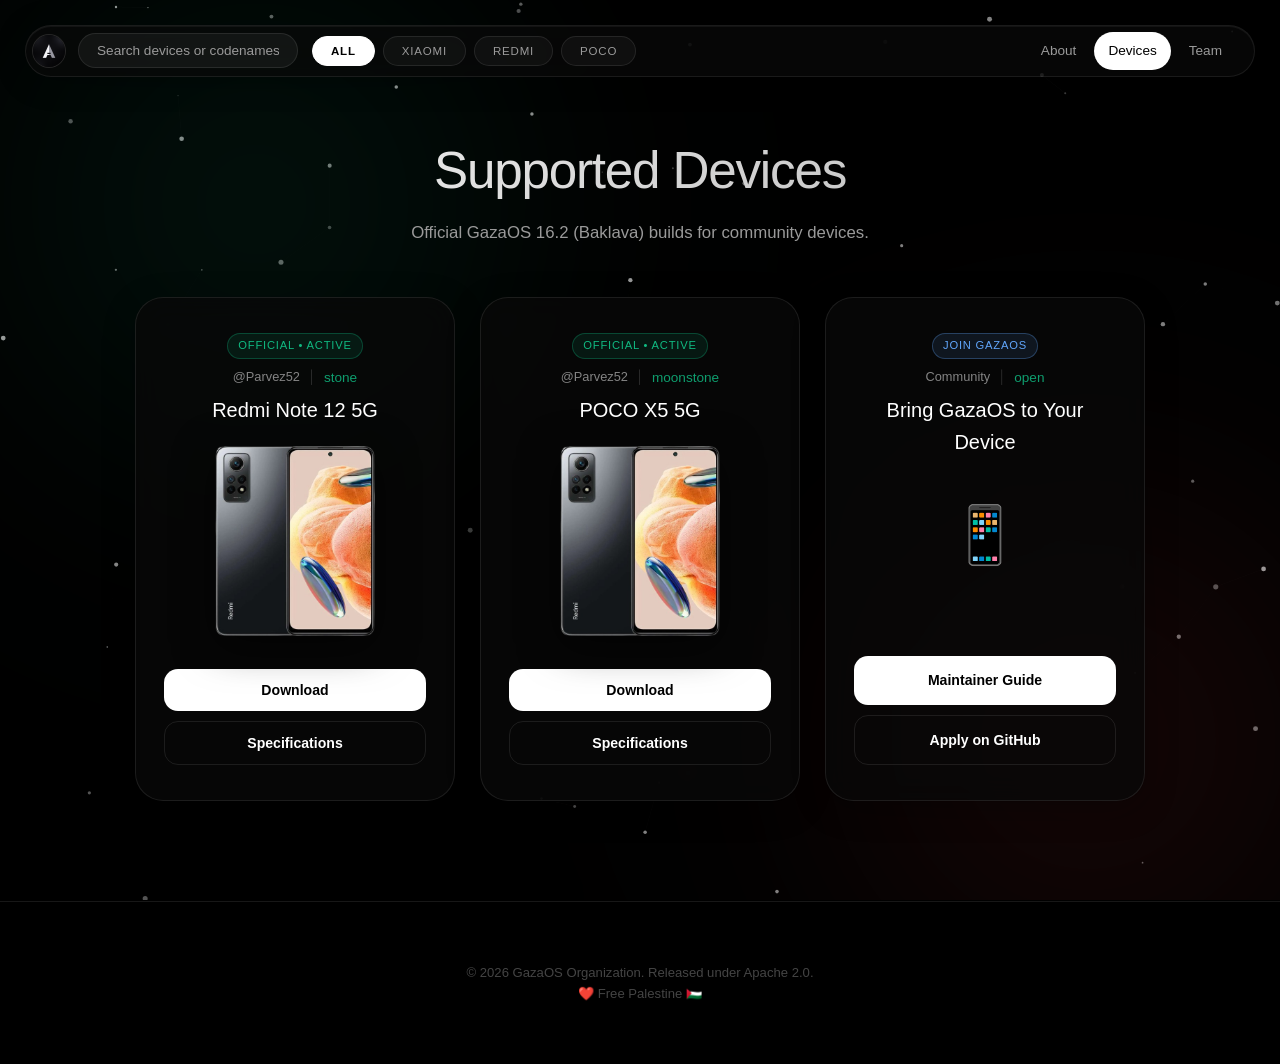
==== devices.html @ 6c9f854a "feat: Initial release of official GazaOS website - Built with modern dark AMOLED design, Product San" ====
<!DOCTYPE html>
<html lang="en">
<head>
    <meta charset="UTF-8">
    <meta name="viewport" content="width=device-width, initial-scale=1.0, viewport-fit=cover">
    <title>GazaOS — Supported Devices</title>
    <link href="https://fonts.cdnfonts.com/css/product-sans" rel="stylesheet">
    <link rel="icon" type="image/png" href="profile/avatar.png">
    <style>
        :root {
            --bg: #000000;
            --card-bg: #080808;
            --border: rgba(255, 255, 255, 0.09);
            --text-main: #ffffff;
            --text-dim: #9a9a9a;
            --nav-bg: rgba(10, 10, 10, 0.7);
            --accent-green: #10b981;
        }

        * { margin: 0; padding: 0; box-sizing: border-box; font-family: 'Product Sans', sans-serif !important; }
        body { background-color: var(--bg); color: var(--text-main); line-height: 1.6; overflow-x: hidden; -webkit-font-smoothing: antialiased; position: relative; }

        #particleCanvas {
            position: fixed;
            inset: 0;
            z-index: 0;
            pointer-events: none;
        }

        .glare-bg {
            position: fixed;
            inset: 0;
            z-index: 1;
            overflow: hidden;
            pointer-events: none;
        }
        .glare-bg::before, .glare-bg::after {
            content: '';
            position: absolute;
            width: 60vmax;
            height: 60vmax;
            border-radius: 50%;
            filter: blur(90px);
            mix-blend-mode: screen;
            opacity: 0.10;
        }
        .glare-bg::before {
            top: -20%;
            left: -10%;
            background: radial-gradient(circle, #10b981 0%, transparent 70%);
            animation: glare-drift-1 18s ease-in-out infinite;
        }
        .glare-bg::after {
            bottom: -25%;
            right: -15%;
            background: radial-gradient(circle, #ef4444 0%, transparent 70%);
            animation: glare-drift-2 22s ease-in-out infinite;
        }
        @keyframes glare-drift-1 {
            0%, 100% { transform: translate(0, 0); }
            50% { transform: translate(35vw, 25vh); }
        }
        @keyframes glare-drift-2 {
            0%, 100% { transform: translate(0, 0); }
            50% { transform: translate(-30vw, -20vh); }
        }

        @keyframes navReveal {
            0% { transform: translateY(-150%); opacity: 0; }
            100% { transform: translateY(0); opacity: 1; }
        }

        nav {
            position: fixed;
            top: 25px;
            left: 25px;
            right: 25px;
            width: auto;
            z-index: 1000;
            background: rgba(10, 10, 10, 0.65);
            backdrop-filter: blur(24px) saturate(1.4);
            -webkit-backdrop-filter: blur(24px) saturate(1.4);
            border: 1px solid rgba(255, 255, 255, 0.08);
            border-radius: 100px;
            padding: 6px 18px 6px 6px;
            display: grid;
            grid-template-columns: auto minmax(140px, 220px) 1fr auto;
            align-items: center;
            gap: 12px;
            animation: navReveal 0.7s cubic-bezier(0.23, 1, 0.32, 1) both;
            transition: transform 0.45s cubic-bezier(0.23, 1, 0.32, 1), box-shadow 0.4s ease;
            box-shadow: 0 4px 30px rgba(0,0,0,0.3), inset 0 1px 0 rgba(255,255,255,0.05);
            touch-action: pan-x;
            cursor: grab;
        }
        nav:hover {
            box-shadow: 0 8px 40px rgba(0,0,0,0.4), inset 0 1px 0 rgba(255,255,255,0.08);
        }
        nav:active { cursor: grabbing; }
        nav.nav-hidden { transform: translateY(-150%); }

        .nav-handle {
            position: fixed;
            top: 10px;
            left: 50%;
            width: 60px;
            height: 5px;
            border-radius: 10px;
            background: rgba(255, 255, 255, 0.35);
            z-index: 1001;
            cursor: pointer;
            touch-action: none;
            transform: translateX(-50%) scaleX(0);
            opacity: 0;
            pointer-events: none;
            transition: transform 0.35s cubic-bezier(0.23, 1, 0.32, 1), opacity 0.3s;
        }
        .nav-handle.visible {
            transform: translateX(-50%) scaleX(1);
            opacity: 1;
            pointer-events: auto;
        }
        .nav-handle:hover { background: rgba(255, 255, 255, 0.6); }

        .nav-left { display: flex; align-items: center; gap: 12px; flex: 0 0 auto; }
        .nav-links { display: flex; align-items: center; gap: 4px; flex: 0 0 auto; }
        .nav-links a {
            color: var(--text-dim);
            text-decoration: none;
            font-size: 0.85rem;
            font-weight: 500;
            padding: 8px 14px;
            border-radius: 50px;
            transition: color 0.25s ease, background 0.25s ease, transform 0.2s ease;
            white-space: nowrap;
            position: relative;
            overflow: hidden;
        }
        .nav-links a::before {
            content: '';
            position: absolute;
            inset: 0;
            background: rgba(255,255,255,0.08);
            border-radius: 50px;
            transform: scale(0.8);
            opacity: 0;
            transition: transform 0.3s ease, opacity 0.3s ease;
        }
        .nav-links a:hover { color: var(--text-main); }
        .nav-links a:hover::before { transform: scale(1); opacity: 1; }
        .nav-links a.active { color: #000; background: #ffffff; }
        .nav-links a.active::before { display: none; }
        .nav-links a:active { transform: scale(0.95); }

        .avatar-menu { position: relative; flex: 0 0 auto; }
        .avatar-btn {
            width: 34px; height: 34px;
            border-radius: 50%;
            border: 1px solid var(--border);
            padding: 0;
            cursor: pointer;
            overflow: hidden;
            background: #111;
            display: flex;
            align-items: center;
            justify-content: center;
            flex-shrink: 0;
            transition: transform 0.3s cubic-bezier(0.23, 1, 0.32, 1), border-color 0.3s, box-shadow 0.3s ease;
        }
        .avatar-btn:hover { border-color: rgba(255,255,255,0.4); transform: scale(1.05); }
        .avatar-btn img { width: 100%; height: 100%; object-fit: cover; display: block; }

        .avatar-dropdown {
            position: absolute;
            top: calc(100% + 12px);
            left: 0;
            background: rgba(8, 8, 8, 0.85);
            border: 1px solid rgba(255, 255, 255, 0.1);
            border-radius: 18px;
            padding: 8px;
            min-width: 170px;
            display: flex;
            flex-direction: column;
            gap: 4px;
            backdrop-filter: blur(24px) saturate(1.4);
            box-shadow: 0 10px 40px rgba(0,0,0,0.5);
            transform-origin: top left;
            opacity: 0;
            visibility: hidden;
            pointer-events: none;
            transform: translateY(-16px) scale(0.75);
            transition: opacity 0.3s ease, transform 0.4s cubic-bezier(0.34, 1.56, 0.64, 1), visibility 0.4s;
        }
        .avatar-dropdown.open { opacity: 1; visibility: visible; pointer-events: auto; transform: translateY(0) scale(1); }
        .avatar-dropdown a {
            display: flex; align-items: center; justify-content: center;
            background: white; color: black; text-decoration: none;
            font-size: 0.85rem; font-weight: bold; padding: 10px 22px;
            border-radius: 50px; transition: 0.3s ease;
        }
        .avatar-dropdown a:hover { transform: scale(1.05); background: #f0f0f0; }

        .nav-search {
            width: 100%;
            background: rgba(255, 255, 255, 0.05);
            border: 1px solid var(--border);
            border-radius: 100px;
            color: white;
            font-size: 0.85rem;
            padding: 9px 18px;
            outline: none;
            transition: 0.3s;
            min-width: 0;
        }
        .nav-search:focus { border-color: rgba(255,255,255,0.4); background: rgba(255,255,255,0.08); }
        .nav-search::placeholder { color: var(--text-dim); }

        .brand-scroll {
            display: flex;
            gap: 8px;
            overflow-x: auto;
            min-width: 0;
            justify-content: flex-start;
            scrollbar-width: none;
            -webkit-overflow-scrolling: touch;
            padding: 2px;
        }
        .brand-scroll::-webkit-scrollbar { display: none; height: 0; }

        .brand-chip {
            flex: 0 0 auto;
            padding: 8px 18px;
            border-radius: 50px;
            border: 1px solid var(--border);
            background: rgba(255, 255, 255, 0.04);
            color: var(--text-dim);
            cursor: pointer;
            transition: 0.3s;
            text-transform: uppercase;
            font-size: 0.72rem;
            letter-spacing: 0.8px;
            white-space: nowrap;
        }
        .brand-chip.active { background: white; color: black; border-color: white; font-weight: bold; }
        .brand-chip:hover:not(.active) { border-color: white; color: white; }

        header { text-align: center; padding: 130px 20px 30px; position: relative; z-index: 2; }
        h1 { 
            font-size: 3.2rem; 
            font-weight: 500; 
            margin-bottom: 8px; 
            letter-spacing: -1.2px;
            background: linear-gradient(135deg, #ffffff 0%, #b0b0b0 100%);
            -webkit-background-clip: text;
            -webkit-text-fill-color: transparent;
            background-clip: text;
        }
        header p { color: var(--text-dim); font-size: 1.05rem; }

        .grid {
            display: flex;
            flex-wrap: wrap;
            justify-content: center;
            gap: 25px;
            padding: 20px 5% 100px;
            max-width: 1300px;
            margin: 0 auto;
            position: relative;
            z-index: 2;
        }

        .card {
            flex: 0 0 320px;
            width: 320px;
            background: rgba(8, 8, 8, 0.75);
            border: 1px solid var(--border);
            border-radius: 28px;
            padding: 35px 28px;
            text-align: center;
            display: flex;
            flex-direction: column;
            justify-content: space-between;
            align-items: center;
            min-height: 480px;
            transition: transform 0.4s cubic-bezier(0.23, 1, 0.32, 1), border-color 0.3s, box-shadow 0.4s;
            backdrop-filter: blur(14px);
            box-shadow: 0 8px 32px rgba(0,0,0,0.3);
        }
        .card:hover { 
            transform: translateY(-8px); 
            border-color: rgba(255,255,255,0.25); 
            background: rgba(12, 12, 12, 0.85);
            box-shadow: 0 20px 50px rgba(0,0,0,0.5);
        }
        .card.hidden { display: none; }

        .card-top { display: flex; flex-direction: column; align-items: center; width: 100%; }

        .card img { 
            height: 190px; 
            width: auto; 
            max-width: 100%; 
            object-fit: contain; 
            margin: 18px 0;
            transition: transform 0.4s cubic-bezier(0.23, 1, 0.32, 1);
            filter: drop-shadow(0 10px 20px rgba(0,0,0,0.6));
        }
        .card:hover img { transform: scale(1.04) translateY(-4px); }

        .device-name { font-size: 1.25rem; font-weight: 500; color: white; margin-bottom: 2px; }
        .device-meta { color: var(--text-dim); font-size: 0.8rem; margin-bottom: 6px; display: flex; align-items: center; justify-content: center; gap: 8px; opacity: 0.85; }
        .device-meta .codename { font-family: monospace; font-size: 0.85rem; color: #10b981; }
        .device-meta .sep { opacity: 0.3; }

        .status-badge {
            display: inline-block;
            font-size: 0.7rem;
            text-transform: uppercase;
            letter-spacing: 0.8px;
            padding: 3px 10px;
            border-radius: 20px;
            background: rgba(16, 185, 129, 0.1);
            border: 1px solid rgba(16, 185, 129, 0.3);
            color: #10b981;
            margin-bottom: 8px;
        }

        .card-actions { width: 100%; display: flex; flex-direction: column; gap: 10px; margin-top: 15px; }

        .btn-download, .btn-spec {
            width: 100%;
            padding: 13px;
            text-decoration: none;
            border-radius: 14px;
            font-weight: bold;
            font-size: 0.88rem;
            cursor: pointer;
            border: none;
            transition: 0.3s ease;
        }
        .btn-download { 
            background: white; 
            color: black; 
        }
        .btn-download:hover { 
            transform: scale(1.02); 
            background: #f0f0f0; 
            box-shadow: 0 4px 20px rgba(255,255,255,0.2);
        }

        .btn-spec { 
            background: transparent; 
            color: white; 
            border: 1px solid var(--border); 
        }
        .btn-spec:hover { 
            border-color: white; 
            background: rgba(255,255,255,0.06);
        }

        /* Modals */
        .modal-overlay {
            position: fixed;
            top: 0; left: 0; width: 100%; height: 100%;
            background: rgba(0, 0, 0, 0.88);
            backdrop-filter: blur(14px);
            display: none;
            justify-content: center;
            align-items: center;
            z-index: 2000;
            padding: 20px;
        }
        .modal-overlay.active { display: flex; }
        .modal-content {
            background: rgba(12, 12, 12, 0.95);
            border: 1px solid rgba(255, 255, 255, 0.12);
            padding: 35px 30px;
            border-radius: 28px;
            text-align: center;
            max-width: 480px;
            width: 100%;
            backdrop-filter: blur(24px);
            box-shadow: 0 20px 60px rgba(0,0,0,0.6);
            animation: modalFade 0.3s cubic-bezier(0.23, 1, 0.32, 1);
        }
        @keyframes modalFade {
            0% { opacity: 0; transform: scale(0.92); }
            100% { opacity: 1; transform: scale(1); }
        }
        .modal-content h2 { font-size: 1.6rem; margin-bottom: 12px; font-weight: 500; }
        .modal-body { color: var(--text-dim); font-size: 0.88rem; text-align: left; margin-bottom: 16px; line-height: 1.65; max-height: 60vh; overflow-y: auto; }
        
        .download-links-list { display: flex; flex-direction: column; gap: 10px; margin-top: 15px; }
        .download-btn-pill {
            display: flex;
            align-items: center;
            justify-content: space-between;
            padding: 12px 18px;
            background: rgba(255,255,255,0.05);
            border: 1px solid var(--border);
            border-radius: 14px;
            color: white;
            text-decoration: none;
            font-size: 0.85rem;
            transition: 0.25s ease;
        }
        .download-btn-pill:hover {
            border-color: #10b981;
            background: rgba(16, 185, 129, 0.08);
            transform: translateX(4px);
        }
        .download-btn-pill b { color: #10b981; }

        .btn-close {
            padding: 11px 36px;
            background: white; color: black;
            border: none; border-radius: 50px;
            font-weight: bold; cursor: pointer; margin-top: 15px;
            transition: 0.3s ease;
        }
        .btn-close:hover { transform: scale(1.05); }

        footer { text-align: center; padding: 60px; color: #444; border-top: 1px solid var(--border); font-size: 0.82rem; position: relative; z-index: 2; }

        @media (max-width: 900px) {
            nav { grid-template-columns: auto 1fr auto; }
            .nav-search { display: none; }
            h1 { font-size: 2.4rem; }
        }
        @media (max-width: 480px) {
            .card { flex: 0 0 100%; max-width: 320px; }
            header { padding-top: 110px; }
        }
    </style>
</head>
<body>

    <canvas id="particleCanvas"></canvas>
    <div class="glare-bg"></div>

    <nav>
        <div class="avatar-menu">
            <button class="avatar-btn" id="avatarBtn" aria-label="Organization links">
                <img src="profile/avatar.png" alt="GazaOS" width="200" height="200">
            </button>
            <div class="avatar-dropdown" id="avatarDropdown">
                <a href="https://github.com/GazaOS" target="_blank" rel="noopener noreferrer">GitHub</a>
                <a href="https://t.me/Parvez52" target="_blank" rel="noopener noreferrer">Telegram</a>
            </div>
        </div>
        <input type="text" id="searchInput" class="nav-search" placeholder="Search devices or codenames...">
        <div class="brand-scroll" id="brandScroll">
            <button class="brand-chip active" data-filter="all">All</button>
            <button class="brand-chip" data-filter="Xiaomi">Xiaomi</button>
            <button class="brand-chip" data-filter="Redmi">Redmi</button>
            <button class="brand-chip" data-filter="Poco">POCO</button>
        </div>
        <div class="nav-links">
            <a href="./index.html">About</a>
            <a href="./devices.html" class="active">Devices</a>
            <a href="./team.html">Team</a>
        </div>
    </nav>

    <div class="nav-handle" id="navHandle" title="Pull down to show menu"></div>

    <header>
        <h1>Supported <span>Devices</span></h1>
        <p>Official GazaOS 16.2 (Baklava) builds for community devices.</p>
    </header>

    <div class="grid" id="deviceGrid">

        <!-- Xiaomi Redmi Note 12 5G (stone) -->
        <div class="card" data-brand="Redmi Xiaomi" data-name="Redmi Note 12 5G" data-codename="stone sunstone">
            <div class="card-top">
                <span class="status-badge">Official &bull; Active</span>
                <span class="device-meta"><span class="maint-text">@Parvez52</span><span class="sep">│</span><span class="codename">stone</span></span>
                <h3 class="device-name">Redmi Note 12 5G</h3>
                <img src="devices/stone/stone.png" alt="Redmi Note 12 5G" onerror="this.src='profile/avatar.png'">
            </div>
            <div class="card-actions">
                <button class="btn-download"
                    data-name="Redmi Note 12 5G"
                    data-codename="stone (sunstone)"
                    data-maintainer="@Parvez52 (MASUD PARVEZ)"
                    data-version="16.2 (Baklava)"
                    data-builddate="2026-11-24"
                    data-size="1.55 GB"
                    data-md5="27ba9c16ac3e1da3ee83451e1c5d6a8f"
                    data-sha256="f0fa82859889d553ef3bfa6b131a830917e97f52efb01744d362938ab2229ea6"
                    data-filename="GazaOSAndroid-16.2-20261124-stone-v16.2.zip"
                    data-release="https://github.com/GazaOS/releases/releases/download/261124/GazaOSAndroid-16.2-20261124-stone-v16.2.zip"
                    data-pixeldrain="https://pixeldrain.com/u/stone-16.2"
                    data-gofile="https://gofile.io/d/stone-16.2">Download</button>
                <button class="btn-spec"
                    data-name="Redmi Note 12 5G (stone)"
                    data-specs="Chipset: Qualcomm Snapdragon® 4 Gen 1 (SM4375)
RAM: 4 / 6 / 8 GB LPDDR4X
Storage: 128 / 256 GB UFS 2.2
Display: 6.67&quot; AMOLED, 120Hz, FHD+ (2400x1080)
Battery: 5000 mAh, 33W Fast Charging
Audio: Dolby Atmos + ViPER4Android FX
Firewall: Datura Privacy Shield">Specifications</button>
            </div>
        </div>

        <!-- POCO X5 5G (moonstone) -->
        <div class="card" data-brand="Poco Xiaomi" data-name="POCO X5 5G" data-codename="stone moonstone">
            <div class="card-top">
                <span class="status-badge">Official &bull; Active</span>
                <span class="device-meta"><span class="maint-text">@Parvez52</span><span class="sep">│</span><span class="codename">moonstone</span></span>
                <h3 class="device-name">POCO X5 5G</h3>
                <img src="devices/stone/stone.png" alt="POCO X5 5G" onerror="this.src='profile/avatar.png'">
            </div>
            <div class="card-actions">
                <button class="btn-download"
                    data-name="POCO X5 5G"
                    data-codename="stone (moonstone)"
                    data-maintainer="@Parvez52 (MASUD PARVEZ)"
                    data-version="16.2 (Baklava)"
                    data-builddate="2026-11-24"
                    data-size="1.55 GB"
                    data-md5="27ba9c16ac3e1da3ee83451e1c5d6a8f"
                    data-sha256="f0fa82859889d553ef3bfa6b131a830917e97f52efb01744d362938ab2229ea6"
                    data-filename="GazaOSAndroid-16.2-20261124-stone-v16.2.zip"
                    data-release="https://github.com/GazaOS/releases/releases/download/261124/GazaOSAndroid-16.2-20261124-stone-v16.2.zip"
                    data-pixeldrain="https://pixeldrain.com/u/stone-16.2"
                    data-gofile="https://gofile.io/d/stone-16.2">Download</button>
                <button class="btn-spec"
                    data-name="POCO X5 5G (moonstone)"
                    data-specs="Chipset: Qualcomm Snapdragon® 695 5G (SM6375)
RAM: 6 / 8 GB LPDDR4X
Storage: 128 / 256 GB UFS 2.2
Display: 6.67&quot; AMOLED, 120Hz, FHD+ (2400x1080)
Battery: 5000 mAh, 33W Fast Charging
Audio: Dolby Atmos + ViPER4Android FX
Firewall: Datura Privacy Shield">Specifications</button>
            </div>
        </div>

        <!-- Apply to maintain card -->
        <div class="card" data-brand="all" data-name="Your Device" data-codename="maintainer">
            <div class="card-top">
                <span class="status-badge" style="color: #60a5fa; border-color: rgba(96, 165, 250, 0.3); background: rgba(96, 165, 250, 0.1);">Join GazaOS</span>
                <span class="device-meta"><span class="maint-text">Community</span><span class="sep">│</span><span class="codename">open</span></span>
                <h3 class="device-name">Bring GazaOS to Your Device</h3>
                <div style="font-size: 3.5rem; margin: 30px 0;">📱</div>
            </div>
            <div class="card-actions">
                <a href="https://github.com/GazaOS/.github/blob/main/CONTRIBUTING.md" target="_blank" rel="noopener noreferrer" class="btn-download" style="text-align: center; display: block;">Maintainer Guide</a>
                <a href="https://github.com/GazaOS/.github/issues/new?template=device_maintainer.yml" target="_blank" rel="noopener noreferrer" class="btn-spec" style="text-align: center; display: block;">Apply on GitHub</a>
            </div>
        </div>

    </div>

    <!-- Modal Dialog -->
    <div class="modal-overlay" id="modalOverlay">
        <div class="modal-content">
            <h2 id="modalTitle"></h2>
            <div class="modal-body" id="modalBody"></div>
            <button class="btn-close" id="btnClose">Close</button>
        </div>
    </div>

    <footer><p>© 2026 GazaOS Organization. Released under Apache 2.0.<br>❤️ Free Palestine 🇵🇸</p></footer>

    <script>
        // Particle background
        const canvas = document.getElementById('particleCanvas');
        const ctx = canvas.getContext('2d');
        let particles = [];
        let mouseX = 0, mouseY = 0;

        function resizeCanvas() {
            canvas.width = window.innerWidth;
            canvas.height = window.innerHeight;
        }
        resizeCanvas();
        window.addEventListener('resize', resizeCanvas);

        class Particle {
            constructor() {
                this.x = Math.random() * canvas.width;
                this.y = Math.random() * canvas.height;
                this.size = Math.random() * 2 + 0.6;
                this.speedX = (Math.random() - 0.5) * 0.35;
                this.speedY = (Math.random() - 0.5) * 0.35;
                this.opacity = Math.random() * 0.5 + 0.15;
            }
            update() {
                this.x += this.speedX;
                this.y += this.speedY;
                if (this.x < 0) this.x = canvas.width;
                if (this.x > canvas.width) this.x = 0;
                if (this.y < 0) this.y = canvas.height;
                if (this.y > canvas.height) this.y = 0;
            }
            draw() {
                ctx.beginPath();
                ctx.arc(this.x, this.y, this.size, 0, Math.PI * 2);
                ctx.fillStyle = `rgba(255, 255, 255, ${this.opacity})`;
                ctx.fill();
            }
        }

        function initParticles() {
            particles = [];
            const count = Math.min(80, Math.floor((canvas.width * canvas.height) / 15000));
            for (let i = 0; i < count; i++) particles.push(new Particle());
        }
        initParticles();

        function animateParticles() {
            ctx.clearRect(0, 0, canvas.width, canvas.height);
            particles.forEach(p => { p.update(); p.draw(); });
            for (let i = 0; i < particles.length; i++) {
                for (let j = i + 1; j < particles.length; j++) {
                    const dx = particles[i].x - particles[j].x;
                    const dy = particles[i].y - particles[j].y;
                    const dist = Math.sqrt(dx*dx + dy*dy);
                    if (dist < 110) {
                        ctx.beginPath();
                        ctx.strokeStyle = `rgba(255, 255, 255, ${0.06 * (1 - dist/110)})`;
                        ctx.lineWidth = 0.5;
                        ctx.moveTo(particles[i].x, particles[i].y);
                        ctx.lineTo(particles[j].x, particles[j].y);
                        ctx.stroke();
                    }
                }
            }
            requestAnimationFrame(animateParticles);
        }
        animateParticles();

        // Nav handle & avatar dropdown
        const avatarBtn = document.getElementById('avatarBtn');
        const avatarDropdown = document.getElementById('avatarDropdown');
        avatarBtn.addEventListener('click', (e) => {
            e.stopPropagation();
            avatarDropdown.classList.toggle('open');
        });
        document.addEventListener('click', (e) => {
            if (!avatarDropdown.contains(e.target) && e.target !== avatarBtn) {
                avatarDropdown.classList.remove('open');
            }
        });

        // Search & Filtering
        const searchInput = document.getElementById('searchInput');
        const brandChips = document.querySelectorAll('.brand-chip');
        const cards = document.querySelectorAll('.card');

        function filterDevices() {
            const query = searchInput.value.toLowerCase().trim();
            const activeChip = document.querySelector('.brand-chip.active');
            const activeBrand = activeChip ? activeChip.getAttribute('data-filter') : 'all';

            cards.forEach(card => {
                const brand = card.getAttribute('data-brand') || '';
                const name = (card.getAttribute('data-name') || '').toLowerCase();
                const codename = (card.getAttribute('data-codename') || '').toLowerCase();

                const matchesBrand = activeBrand === 'all' || brand.toLowerCase().includes(activeBrand.toLowerCase());
                const matchesQuery = query === '' || name.includes(query) || codename.includes(query) || brand.toLowerCase().includes(query);

                if (matchesBrand && matchesQuery) {
                    card.classList.remove('hidden');
                } else {
                    card.classList.add('hidden');
                }
            });
        }

        searchInput.addEventListener('input', filterDevices);

        brandChips.forEach(chip => {
            chip.addEventListener('click', () => {
                brandChips.forEach(c => c.classList.remove('active'));
                chip.classList.add('active');
                filterDevices();
            });
        });

        // Modals
        const modalOverlay = document.getElementById('modalOverlay');
        const modalTitle = document.getElementById('modalTitle');
        const modalBody = document.getElementById('modalBody');
        const btnClose = document.getElementById('btnClose');

        function openModal(title, htmlContent) {
            modalTitle.textContent = title;
            modalBody.innerHTML = htmlContent;
            modalOverlay.classList.add('active');
        }

        function closeModal() {
            modalOverlay.classList.remove('active');
        }

        btnClose.addEventListener('click', closeModal);
        modalOverlay.addEventListener('click', (e) => {
            if (e.target === modalOverlay) closeModal();
        });

        // Specs click handler
        document.querySelectorAll('.btn-spec').forEach(btn => {
            btn.addEventListener('click', () => {
                const name = btn.getAttribute('data-name');
                const specs = btn.getAttribute('data-specs');
                if (specs) {
                    const formatted = specs.split('\n').map(line => `<div>&bull; ${line}</div>`).join('');
                    openModal(name, formatted);
                }
            });
        });

        // Download click handler
        document.querySelectorAll('.btn-download').forEach(btn => {
            btn.addEventListener('click', () => {
                const name = btn.getAttribute('data-name');
                const codename = btn.getAttribute('data-codename');
                const version = btn.getAttribute('data-version');
                const maintainer = btn.getAttribute('data-maintainer');
                const size = btn.getAttribute('data-size');
                const date = btn.getAttribute('data-builddate');
                const md5 = btn.getAttribute('data-md5');
                const release = btn.getAttribute('data-release');
                const pixeldrain = btn.getAttribute('data-pixeldrain');
                const gofile = btn.getAttribute('data-gofile');

                if (release) {
                    const content = `
                        <div style="font-size: 0.95rem; margin-bottom: 12px;"><b>Device:</b> ${name} (${codename})</div>
                        <div style="font-size: 0.85rem; color: #a3a3a3;"><b>Maintainer:</b> ${maintainer}</div>
                        <div style="font-size: 0.85rem; color: #a3a3a3;"><b>Version:</b> GazaOS ${version}</div>
                        <div style="font-size: 0.85rem; color: #a3a3a3;"><b>Date:</b> ${date} &bull; <b>Size:</b> ${size}</div>
                        <div style="font-size: 0.8rem; color: #737373; margin-top: 6px; word-break: break-all;"><b>MD5:</b> <code>${md5}</code></div>

                        <div class="download-links-list">
                            <a href="${release}" class="download-btn-pill" target="_blank">
                                <span>🚀 <b>GitHub Release (Direct)</b></span>
                                <span>⬇️</span>
                            </a>
                            <a href="${pixeldrain}" class="download-btn-pill" target="_blank">
                                <span>⚡ <b>Pixeldrain Mirror</b></span>
                                <span>⬇️</span>
                            </a>
                            <a href="${gofile}" class="download-btn-pill" target="_blank">
                                <span>🌐 <b>Gofile Fast Mirror</b></span>
                                <span>⬇️</span>
                            </a>
                        </div>
                    `;
                    openModal(`Download ${name}`, content);
                }
            });
        });
    </script>
</body>
</html>
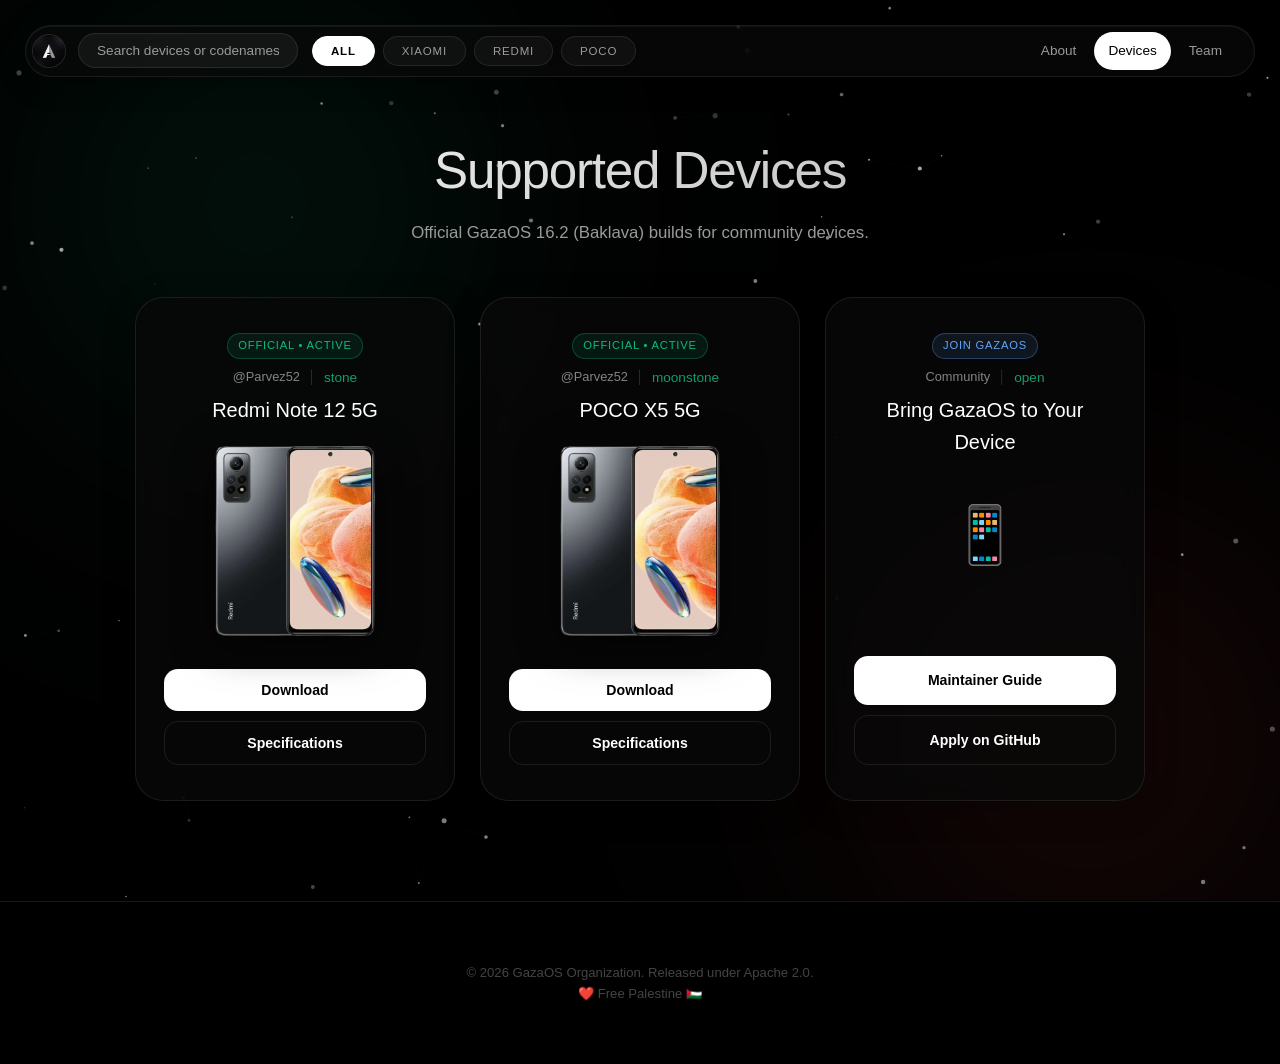
==== commit a7d8c030: "website: Update team roles, hybrid ROM info, and stone metadata" ====
--- a/devices.html
+++ b/devices.html
@@ -445,7 +445,7 @@
             </button>
             <div class="avatar-dropdown" id="avatarDropdown">
                 <a href="https://github.com/GazaOS" target="_blank" rel="noopener noreferrer">GitHub</a>
-                <a href="https://t.me/Parvez52" target="_blank" rel="noopener noreferrer">Telegram</a>
+                <a href="https://t.me/GazaOS" target="_blank" rel="noopener noreferrer">Telegram</a>
             </div>
         </div>
         <input type="text" id="searchInput" class="nav-search" placeholder="Search devices or codenames...">
@@ -487,8 +487,8 @@
                     data-version="16.2 (Baklava)"
                     data-builddate="2026-11-24"
                     data-size="1.55 GB"
-                    data-md5="27ba9c16ac3e1da3ee83451e1c5d6a8f"
-                    data-sha256="f0fa82859889d553ef3bfa6b131a830917e97f52efb01744d362938ab2229ea6"
+                    data-md5="a5f3ada07924f3e45433da4f1d17cbcb"
+                    data-sha256="2bfd023be563b3a6f909d95bcbf508968d9d3127377d833f507cf448ec17de3d"
                     data-filename="GazaOSAndroid-16.2-20261124-stone-v16.2.zip"
                     data-release="https://github.com/GazaOS/releases/releases/download/261124/GazaOSAndroid-16.2-20261124-stone-v16.2.zip"
                     data-pixeldrain="https://pixeldrain.com/u/stone-16.2"
@@ -521,8 +521,8 @@
                     data-version="16.2 (Baklava)"
                     data-builddate="2026-11-24"
                     data-size="1.55 GB"
-                    data-md5="27ba9c16ac3e1da3ee83451e1c5d6a8f"
-                    data-sha256="f0fa82859889d553ef3bfa6b131a830917e97f52efb01744d362938ab2229ea6"
+                    data-md5="a5f3ada07924f3e45433da4f1d17cbcb"
+                    data-sha256="2bfd023be563b3a6f909d95bcbf508968d9d3127377d833f507cf448ec17de3d"
                     data-filename="GazaOSAndroid-16.2-20261124-stone-v16.2.zip"
                     data-release="https://github.com/GazaOS/releases/releases/download/261124/GazaOSAndroid-16.2-20261124-stone-v16.2.zip"
                     data-pixeldrain="https://pixeldrain.com/u/stone-16.2"
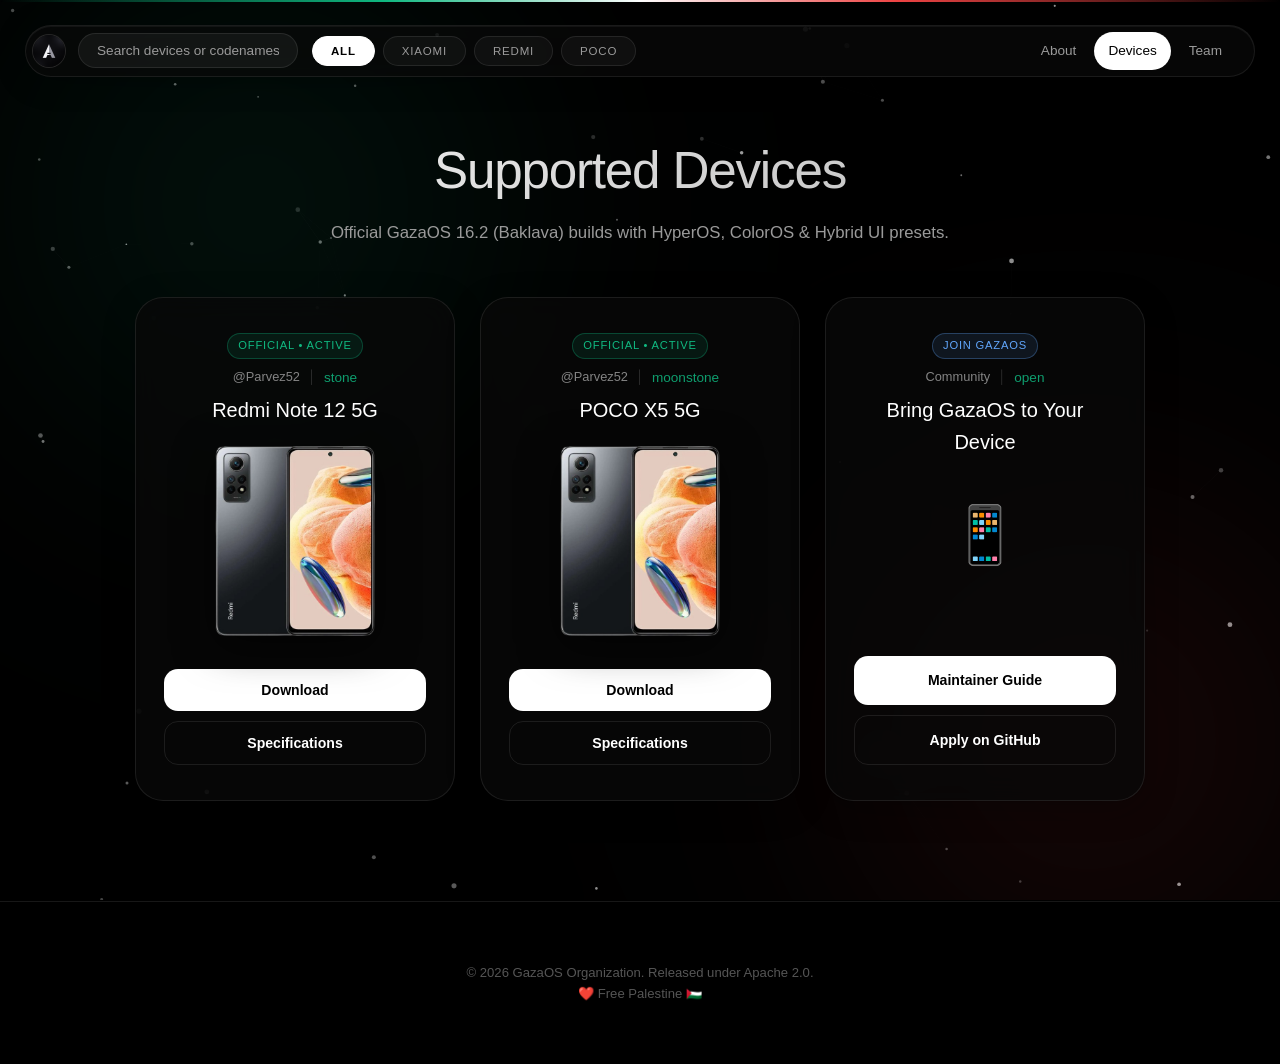
==== commit b5e3d223: "website: Add interactive Hybrid/HyperOS UI Studio and OTA hydration" ====
--- a/devices.html
+++ b/devices.html
@@ -24,6 +24,17 @@
             position: fixed;
             inset: 0;
             z-index: 0;
+            pointer-events: none;
+        }
+
+        .top-line {
+            position: fixed;
+            top: 0;
+            left: 0;
+            width: 100%;
+            height: 2px;
+            z-index: 10;
+            background: linear-gradient(to right, transparent 0%, #10b981 30%, #ffffff 50%, #ef4444 70%, transparent 100%);
             pointer-events: none;
         }
 
@@ -122,7 +133,6 @@
         }
         .nav-handle:hover { background: rgba(255, 255, 255, 0.6); }
 
-        .nav-left { display: flex; align-items: center; gap: 12px; flex: 0 0 auto; }
         .nav-links { display: flex; align-items: center; gap: 4px; flex: 0 0 auto; }
         .nav-links a {
             color: var(--text-dim);
@@ -245,10 +255,10 @@
         .brand-chip:hover:not(.active) { border-color: white; color: white; }
 
         header { text-align: center; padding: 130px 20px 30px; position: relative; z-index: 2; }
-        h1 { 
-            font-size: 3.2rem; 
-            font-weight: 500; 
-            margin-bottom: 8px; 
+        h1 {
+            font-size: 3.2rem;
+            font-weight: 500;
+            margin-bottom: 8px;
             letter-spacing: -1.2px;
             background: linear-gradient(135deg, #ffffff 0%, #b0b0b0 100%);
             -webkit-background-clip: text;
@@ -286,9 +296,9 @@
             backdrop-filter: blur(14px);
             box-shadow: 0 8px 32px rgba(0,0,0,0.3);
         }
-        .card:hover { 
-            transform: translateY(-8px); 
-            border-color: rgba(255,255,255,0.25); 
+        .card:hover {
+            transform: translateY(-8px);
+            border-color: rgba(255,255,255,0.25);
             background: rgba(12, 12, 12, 0.85);
             box-shadow: 0 20px 50px rgba(0,0,0,0.5);
         }
@@ -296,11 +306,11 @@
 
         .card-top { display: flex; flex-direction: column; align-items: center; width: 100%; }
 
-        .card img { 
-            height: 190px; 
-            width: auto; 
-            max-width: 100%; 
-            object-fit: contain; 
+        .card img {
+            height: 190px;
+            width: auto;
+            max-width: 100%;
+            object-fit: contain;
             margin: 18px 0;
             transition: transform 0.4s cubic-bezier(0.23, 1, 0.32, 1);
             filter: drop-shadow(0 10px 20px rgba(0,0,0,0.6));
@@ -338,27 +348,26 @@
             border: none;
             transition: 0.3s ease;
         }
-        .btn-download { 
-            background: white; 
-            color: black; 
-        }
-        .btn-download:hover { 
-            transform: scale(1.02); 
-            background: #f0f0f0; 
+        .btn-download {
+            background: white;
+            color: black;
+        }
+        .btn-download:hover {
+            transform: scale(1.02);
+            background: #f0f0f0;
             box-shadow: 0 4px 20px rgba(255,255,255,0.2);
         }
 
-        .btn-spec { 
-            background: transparent; 
-            color: white; 
-            border: 1px solid var(--border); 
-        }
-        .btn-spec:hover { 
-            border-color: white; 
+        .btn-spec {
+            background: transparent;
+            color: white;
+            border: 1px solid var(--border);
+        }
+        .btn-spec:hover {
+            border-color: white;
             background: rgba(255,255,255,0.06);
         }
 
-        /* Modals */
         .modal-overlay {
             position: fixed;
             top: 0; left: 0; width: 100%; height: 100%;
@@ -389,7 +398,7 @@
         }
         .modal-content h2 { font-size: 1.6rem; margin-bottom: 12px; font-weight: 500; }
         .modal-body { color: var(--text-dim); font-size: 0.88rem; text-align: left; margin-bottom: 16px; line-height: 1.65; max-height: 60vh; overflow-y: auto; }
-        
+
         .download-links-list { display: flex; flex-direction: column; gap: 10px; margin-top: 15px; }
         .download-btn-pill {
             display: flex;
@@ -420,7 +429,7 @@
         }
         .btn-close:hover { transform: scale(1.05); }
 
-        footer { text-align: center; padding: 60px; color: #444; border-top: 1px solid var(--border); font-size: 0.82rem; position: relative; z-index: 2; }
+        footer { text-align: center; padding: 60px; color: #555; border-top: 1px solid var(--border); font-size: 0.82rem; position: relative; z-index: 2; }
 
         @media (max-width: 900px) {
             nav { grid-template-columns: auto 1fr auto; }
@@ -437,10 +446,11 @@
 
     <canvas id="particleCanvas"></canvas>
     <div class="glare-bg"></div>
+    <div class="top-line"></div>
 
     <nav>
         <div class="avatar-menu">
-            <button class="avatar-btn" id="avatarBtn" aria-label="Organization links">
+            <button class="avatar-btn" id="avatarBtn" type="button" aria-label="Organization links">
                 <img src="profile/avatar.png" alt="GazaOS" width="200" height="200">
             </button>
             <div class="avatar-dropdown" id="avatarDropdown">
@@ -450,10 +460,10 @@
         </div>
         <input type="text" id="searchInput" class="nav-search" placeholder="Search devices or codenames...">
         <div class="brand-scroll" id="brandScroll">
-            <button class="brand-chip active" data-filter="all">All</button>
-            <button class="brand-chip" data-filter="Xiaomi">Xiaomi</button>
-            <button class="brand-chip" data-filter="Redmi">Redmi</button>
-            <button class="brand-chip" data-filter="Poco">POCO</button>
+            <button class="brand-chip active" type="button" data-filter="all">All</button>
+            <button class="brand-chip" type="button" data-filter="Xiaomi">Xiaomi</button>
+            <button class="brand-chip" type="button" data-filter="Redmi">Redmi</button>
+            <button class="brand-chip" type="button" data-filter="Poco">POCO</button>
         </div>
         <div class="nav-links">
             <a href="./index.html">About</a>
@@ -466,7 +476,7 @@
 
     <header>
         <h1>Supported <span>Devices</span></h1>
-        <p>Official GazaOS 16.2 (Baklava) builds for community devices.</p>
+        <p>Official GazaOS 16.2 (Baklava) builds with HyperOS, ColorOS &amp; Hybrid UI presets.</p>
     </header>
 
     <div class="grid" id="deviceGrid">
@@ -480,7 +490,8 @@
                 <img src="devices/stone/stone.png" alt="Redmi Note 12 5G" onerror="this.src='profile/avatar.png'">
             </div>
             <div class="card-actions">
-                <button class="btn-download"
+                <button class="btn-download" type="button"
+                    data-ota="devices/stone/stone.json"
                     data-name="Redmi Note 12 5G"
                     data-codename="stone (sunstone)"
                     data-maintainer="@Parvez52 (MASUD PARVEZ)"
@@ -493,13 +504,14 @@
                     data-release="https://github.com/GazaOS/releases/releases/download/261124/GazaOSAndroid-16.2-20261124-stone-v16.2.zip"
                     data-pixeldrain="https://pixeldrain.com/u/stone-16.2"
                     data-gofile="https://gofile.io/d/stone-16.2">Download</button>
-                <button class="btn-spec"
+                <button class="btn-spec" type="button"
                     data-name="Redmi Note 12 5G (stone)"
                     data-specs="Chipset: Qualcomm Snapdragon® 4 Gen 1 (SM4375)
 RAM: 4 / 6 / 8 GB LPDDR4X
 Storage: 128 / 256 GB UFS 2.2
 Display: 6.67&quot; AMOLED, 120Hz, FHD+ (2400x1080)
 Battery: 5000 mAh, 33W Fast Charging
+UI: GazaOS Hybrid, HyperOS &amp; ColorOS Presets + Mist QS
 Audio: Dolby Atmos + ViPER4Android FX
 Firewall: Datura Privacy Shield">Specifications</button>
             </div>
@@ -514,7 +526,8 @@
                 <img src="devices/stone/stone.png" alt="POCO X5 5G" onerror="this.src='profile/avatar.png'">
             </div>
             <div class="card-actions">
-                <button class="btn-download"
+                <button class="btn-download" type="button"
+                    data-ota="devices/stone/stone.json"
                     data-name="POCO X5 5G"
                     data-codename="stone (moonstone)"
                     data-maintainer="@Parvez52 (MASUD PARVEZ)"
@@ -527,13 +540,14 @@
                     data-release="https://github.com/GazaOS/releases/releases/download/261124/GazaOSAndroid-16.2-20261124-stone-v16.2.zip"
                     data-pixeldrain="https://pixeldrain.com/u/stone-16.2"
                     data-gofile="https://gofile.io/d/stone-16.2">Download</button>
-                <button class="btn-spec"
+                <button class="btn-spec" type="button"
                     data-name="POCO X5 5G (moonstone)"
                     data-specs="Chipset: Qualcomm Snapdragon® 695 5G (SM6375)
 RAM: 6 / 8 GB LPDDR4X
 Storage: 128 / 256 GB UFS 2.2
 Display: 6.67&quot; AMOLED, 120Hz, FHD+ (2400x1080)
 Battery: 5000 mAh, 33W Fast Charging
+UI: GazaOS Hybrid, HyperOS &amp; ColorOS Presets + Mist QS
 Audio: Dolby Atmos + ViPER4Android FX
 Firewall: Datura Privacy Shield">Specifications</button>
             </div>
@@ -556,22 +570,20 @@
     </div>
 
     <!-- Modal Dialog -->
-    <div class="modal-overlay" id="modalOverlay">
+    <div class="modal-overlay" id="modalOverlay" role="dialog" aria-modal="true" aria-labelledby="modalTitle">
         <div class="modal-content">
             <h2 id="modalTitle"></h2>
             <div class="modal-body" id="modalBody"></div>
-            <button class="btn-close" id="btnClose">Close</button>
+            <button class="btn-close" id="btnClose" type="button">Close</button>
         </div>
     </div>
 
     <footer><p>© 2026 GazaOS Organization. Released under Apache 2.0.<br>❤️ Free Palestine 🇵🇸</p></footer>
 
     <script>
-        // Particle background
         const canvas = document.getElementById('particleCanvas');
         const ctx = canvas.getContext('2d');
         let particles = [];
-        let mouseX = 0, mouseY = 0;
 
         function resizeCanvas() {
             canvas.width = window.innerWidth;
@@ -634,7 +646,56 @@
         }
         animateParticles();
 
-        // Nav handle & avatar dropdown
+        const navEl = document.querySelector('nav');
+        const navHandle = document.getElementById('navHandle');
+        navEl.addEventListener('animationend', () => {
+            navEl.style.animation = 'none';
+        }, { once: true });
+
+        function hideNav() {
+            navEl.classList.add('nav-hidden');
+            navHandle.classList.add('visible');
+        }
+        function showNav() {
+            navEl.classList.remove('nav-hidden');
+            navHandle.classList.remove('visible');
+        }
+        function makeDraggable(el, { onHide, onShow, direction }) {
+            let dragging = false;
+            let startY = 0;
+            function onMove(e) {
+                if (!dragging) return;
+                const deltaY = e.clientY - startY;
+                if (direction === 'hide' && deltaY < 0) {
+                    navEl.style.transform = `translateY(${deltaY}px)`;
+                } else if (direction === 'show' && deltaY > 0) {
+                    navEl.style.transform = `translateY(${-150 + Math.min(deltaY, 150) / 150 * 150}%)`;
+                }
+            }
+            function onUp(e) {
+                if (!dragging) return;
+                dragging = false;
+                navEl.style.transition = '';
+                navEl.style.transform = '';
+                const deltaY = e.clientY - startY;
+                if (direction === 'hide' && deltaY < -25) onHide();
+                if (direction === 'show' && deltaY > 25) onShow();
+                window.removeEventListener('pointermove', onMove);
+                window.removeEventListener('pointerup', onUp);
+            }
+            el.addEventListener('pointerdown', (e) => {
+                if (e.target.closest('input, button, a')) return;
+                dragging = true;
+                startY = e.clientY;
+                navEl.style.transition = 'none';
+                window.addEventListener('pointermove', onMove);
+                window.addEventListener('pointerup', onUp);
+            });
+        }
+        makeDraggable(navEl, { onHide: hideNav, direction: 'hide' });
+        makeDraggable(navHandle, { onShow: showNav, direction: 'show' });
+        navHandle.addEventListener('click', showNav);
+
         const avatarBtn = document.getElementById('avatarBtn');
         const avatarDropdown = document.getElementById('avatarDropdown');
         avatarBtn.addEventListener('click', (e) => {
@@ -662,19 +723,14 @@
                 const name = (card.getAttribute('data-name') || '').toLowerCase();
                 const codename = (card.getAttribute('data-codename') || '').toLowerCase();
 
-                const matchesBrand = activeBrand === 'all' || brand.toLowerCase().includes(activeBrand.toLowerCase());
+                const matchesBrand = activeBrand === 'all' || brand === 'all' || brand.toLowerCase().includes(activeBrand.toLowerCase());
                 const matchesQuery = query === '' || name.includes(query) || codename.includes(query) || brand.toLowerCase().includes(query);
 
-                if (matchesBrand && matchesQuery) {
-                    card.classList.remove('hidden');
-                } else {
-                    card.classList.add('hidden');
-                }
+                card.classList.toggle('hidden', !(matchesBrand && matchesQuery));
             });
         }
 
         searchInput.addEventListener('input', filterDevices);
-
         brandChips.forEach(chip => {
             chip.addEventListener('click', () => {
                 brandChips.forEach(c => c.classList.remove('active'));
@@ -683,6 +739,36 @@
             });
         });
 
+        // Hydrate live OTA metadata from JSON manifests when served over HTTP(S)
+        function formatBytes(bytes) {
+            if (!bytes || Number.isNaN(Number(bytes))) return '';
+            return (Number(bytes) / (1024 ** 3)).toFixed(2) + ' GB';
+        }
+        function formatDate(ts) {
+            if (!ts || Number.isNaN(Number(ts))) return '';
+            return new Date(Number(ts) * 1000).toISOString().slice(0, 10);
+        }
+        const otaButtons = Array.from(document.querySelectorAll('button.btn-download[data-ota]'));
+        const otaCache = new Map();
+        otaButtons.forEach(btn => {
+            const url = btn.getAttribute('data-ota');
+            if (!url) return;
+            if (!otaCache.has(url)) {
+                otaCache.set(url, fetch(url).then(r => (r.ok ? r.json() : null)).catch(() => null));
+            }
+            otaCache.get(url).then(data => {
+                const entry = data && Array.isArray(data.response) ? data.response[0] : null;
+                if (!entry) return;
+                if (entry.version) btn.setAttribute('data-version', `${entry.version} (Baklava)`);
+                if (entry.download) btn.setAttribute('data-release', entry.download);
+                if (entry.filename) btn.setAttribute('data-filename', entry.filename);
+                if (entry.md5) btn.setAttribute('data-md5', entry.md5);
+                if (entry.sha256) btn.setAttribute('data-sha256', entry.sha256);
+                if (entry.size) btn.setAttribute('data-size', formatBytes(entry.size));
+                if (entry.timestamp) btn.setAttribute('data-builddate', formatDate(entry.timestamp));
+            });
+        });
+
         // Modals
         const modalOverlay = document.getElementById('modalOverlay');
         const modalTitle = document.getElementById('modalTitle');
@@ -694,7 +780,6 @@
             modalBody.innerHTML = htmlContent;
             modalOverlay.classList.add('active');
         }
-
         function closeModal() {
             modalOverlay.classList.remove('active');
         }
@@ -703,9 +788,13 @@
         modalOverlay.addEventListener('click', (e) => {
             if (e.target === modalOverlay) closeModal();
         });
-
-        // Specs click handler
-        document.querySelectorAll('.btn-spec').forEach(btn => {
+        document.addEventListener('keydown', (e) => {
+            if (e.key === 'Escape' && modalOverlay.classList.contains('active')) {
+                closeModal();
+            }
+        });
+
+        document.querySelectorAll('button.btn-spec').forEach(btn => {
             btn.addEventListener('click', () => {
                 const name = btn.getAttribute('data-name');
                 const specs = btn.getAttribute('data-specs');
@@ -716,8 +805,7 @@
             });
         });
 
-        // Download click handler
-        document.querySelectorAll('.btn-download').forEach(btn => {
+        document.querySelectorAll('button.btn-download').forEach(btn => {
             btn.addEventListener('click', () => {
                 const name = btn.getAttribute('data-name');
                 const codename = btn.getAttribute('data-codename');
@@ -726,6 +814,8 @@
                 const size = btn.getAttribute('data-size');
                 const date = btn.getAttribute('data-builddate');
                 const md5 = btn.getAttribute('data-md5');
+                const sha256 = btn.getAttribute('data-sha256');
+                const filename = btn.getAttribute('data-filename');
                 const release = btn.getAttribute('data-release');
                 const pixeldrain = btn.getAttribute('data-pixeldrain');
                 const gofile = btn.getAttribute('data-gofile');
@@ -735,19 +825,21 @@
                         <div style="font-size: 0.95rem; margin-bottom: 12px;"><b>Device:</b> ${name} (${codename})</div>
                         <div style="font-size: 0.85rem; color: #a3a3a3;"><b>Maintainer:</b> ${maintainer}</div>
                         <div style="font-size: 0.85rem; color: #a3a3a3;"><b>Version:</b> GazaOS ${version}</div>
+                        <div style="font-size: 0.85rem; color: #a3a3a3;"><b>Package:</b> <code>${filename}</code></div>
                         <div style="font-size: 0.85rem; color: #a3a3a3;"><b>Date:</b> ${date} &bull; <b>Size:</b> ${size}</div>
-                        <div style="font-size: 0.8rem; color: #737373; margin-top: 6px; word-break: break-all;"><b>MD5:</b> <code>${md5}</code></div>
+                        <div style="font-size: 0.78rem; color: #737373; margin-top: 8px; word-break: break-all;"><b>MD5:</b> <code>${md5}</code></div>
+                        ${sha256 ? `<div style="font-size: 0.78rem; color: #737373; margin-top: 4px; word-break: break-all;"><b>SHA-256:</b> <code>${sha256}</code></div>` : ''}
 
                         <div class="download-links-list">
-                            <a href="${release}" class="download-btn-pill" target="_blank">
+                            <a href="${release}" class="download-btn-pill" target="_blank" rel="noopener noreferrer">
                                 <span>🚀 <b>GitHub Release (Direct)</b></span>
                                 <span>⬇️</span>
                             </a>
-                            <a href="${pixeldrain}" class="download-btn-pill" target="_blank">
+                            <a href="${pixeldrain}" class="download-btn-pill" target="_blank" rel="noopener noreferrer">
                                 <span>⚡ <b>Pixeldrain Mirror</b></span>
                                 <span>⬇️</span>
                             </a>
-                            <a href="${gofile}" class="download-btn-pill" target="_blank">
+                            <a href="${gofile}" class="download-btn-pill" target="_blank" rel="noopener noreferrer">
                                 <span>🌐 <b>Gofile Fast Mirror</b></span>
                                 <span>⬇️</span>
                             </a>
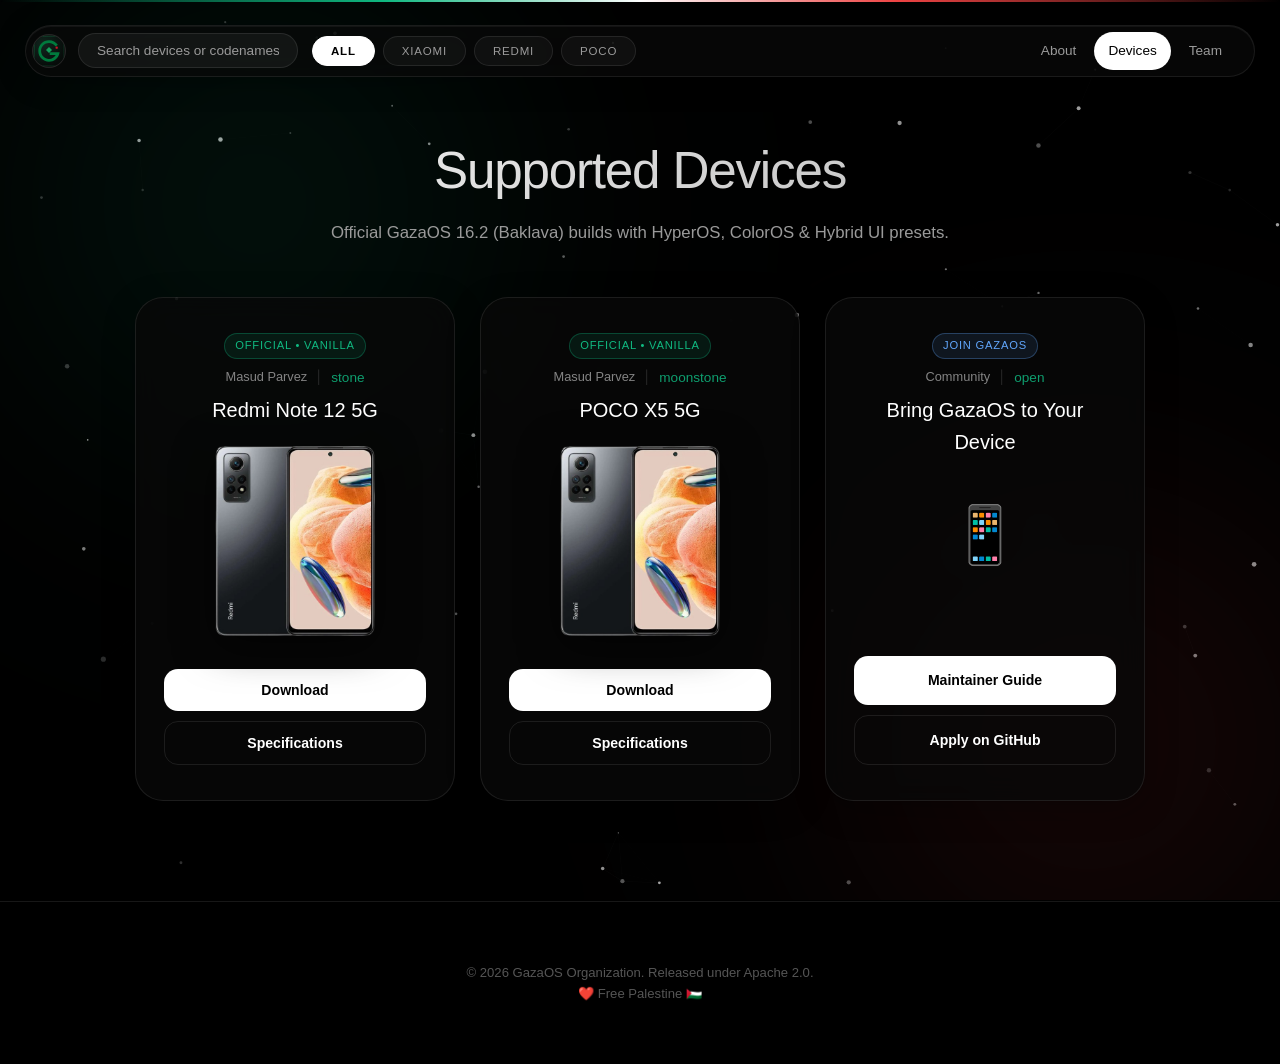
==== commit 856b4e04: "website: Add official GazaOS crest SVG, HyperOS Control Center details, and Stone Official Vanilla l" ====
--- a/devices.html
+++ b/devices.html
@@ -5,7 +5,7 @@
     <meta name="viewport" content="width=device-width, initial-scale=1.0, viewport-fit=cover">
     <title>GazaOS — Supported Devices</title>
     <link href="https://fonts.cdnfonts.com/css/product-sans" rel="stylesheet">
-    <link rel="icon" type="image/png" href="profile/avatar.png">
+    <link rel="icon" type="image/svg+xml" href="profile/gazaos-logo.svg">
     <style>
         :root {
             --bg: #000000;
@@ -451,10 +451,11 @@
     <nav>
         <div class="avatar-menu">
             <button class="avatar-btn" id="avatarBtn" type="button" aria-label="Organization links">
-                <img src="profile/avatar.png" alt="GazaOS" width="200" height="200">
+                <img src="profile/gazaos-logo.svg" alt="GazaOS Logo" width="200" height="200">
             </button>
             <div class="avatar-dropdown" id="avatarDropdown">
                 <a href="https://github.com/GazaOS" target="_blank" rel="noopener noreferrer">GitHub</a>
+                <a href="https://github.com/GazaOS/OTA" target="_blank" rel="noopener noreferrer">OTA &amp; Changelogs</a>
                 <a href="https://t.me/GazaOS" target="_blank" rel="noopener noreferrer">Telegram</a>
             </div>
         </div>
@@ -484,26 +485,27 @@
         <!-- Xiaomi Redmi Note 12 5G (stone) -->
         <div class="card" data-brand="Redmi Xiaomi" data-name="Redmi Note 12 5G" data-codename="stone sunstone">
             <div class="card-top">
-                <span class="status-badge">Official &bull; Active</span>
-                <span class="device-meta"><span class="maint-text">@Parvez52</span><span class="sep">│</span><span class="codename">stone</span></span>
+                <span class="status-badge">Official &bull; Vanilla</span>
+                <span class="device-meta"><span class="maint-text">Masud Parvez</span><span class="sep">│</span><span class="codename">stone</span></span>
                 <h3 class="device-name">Redmi Note 12 5G</h3>
-                <img src="devices/stone/stone.png" alt="Redmi Note 12 5G" onerror="this.src='profile/avatar.png'">
+                <img src="devices/stone/stone.png" alt="Redmi Note 12 5G" onerror="this.src='profile/gazaos-logo.svg'">
             </div>
             <div class="card-actions">
                 <button class="btn-download" type="button"
                     data-ota="devices/stone/stone.json"
                     data-name="Redmi Note 12 5G"
                     data-codename="stone (sunstone)"
-                    data-maintainer="@Parvez52 (MASUD PARVEZ)"
-                    data-version="16.2 (Baklava)"
-                    data-builddate="2026-11-24"
-                    data-size="1.55 GB"
-                    data-md5="a5f3ada07924f3e45433da4f1d17cbcb"
-                    data-sha256="2bfd023be563b3a6f909d95bcbf508968d9d3127377d833f507cf448ec17de3d"
-                    data-filename="GazaOSAndroid-16.2-20261124-stone-v16.2.zip"
-                    data-release="https://github.com/GazaOS/releases/releases/download/261124/GazaOSAndroid-16.2-20261124-stone-v16.2.zip"
-                    data-pixeldrain="https://pixeldrain.com/u/stone-16.2"
-                    data-gofile="https://gofile.io/d/stone-16.2">Download</button>
+                    data-maintainer="Masud Parvez (@Gtajisan)"
+                    data-version="16.2 Official Vanilla (Baklava)"
+                    data-builddate="2026-11-27"
+                    data-size="1.31 GB"
+                    data-md5="891a5a48b60b0b25ac370c04d3264e25"
+                    data-sha256="4b87c908f6444cc9831739647966b2c52a3cac219f037d23895a7ffbc681922b"
+                    data-filename="GazaOSAndroid-16.2-20261127-stone-v16.2-OFFICIAL-VANILLA.zip"
+                    data-release="https://github.com/Gtajisan/stone/releases/download/v16.2-20261127/GazaOSAndroid-16.2-20261127-stone-v16.2-OFFICIAL-VANILLA.zip"
+                    data-sha256file="https://github.com/Gtajisan/stone/releases/download/v16.2-20261127/GazaOSAndroid-16.2-20261127-stone-v16.2-OFFICIAL-VANILLA.zip.sha256sum"
+                    data-releasepage="https://github.com/Gtajisan/stone/releases/tag/v16.2-20261127"
+                    data-changelog="https://github.com/GazaOS/OTA/blob/16.2/changelogs/stone.txt">Download</button>
                 <button class="btn-spec" type="button"
                     data-name="Redmi Note 12 5G (stone)"
                     data-specs="Chipset: Qualcomm Snapdragon® 4 Gen 1 (SM4375)
@@ -511,7 +513,7 @@
 Storage: 128 / 256 GB UFS 2.2
 Display: 6.67&quot; AMOLED, 120Hz, FHD+ (2400x1080)
 Battery: 5000 mAh, 33W Fast Charging
-UI: GazaOS Hybrid, HyperOS &amp; ColorOS Presets + Mist QS
+UI: HyperOS Control Center QS + 1-Tap AOSP Look Lite
 Audio: Dolby Atmos + ViPER4Android FX
 Firewall: Datura Privacy Shield">Specifications</button>
             </div>
@@ -520,26 +522,27 @@
         <!-- POCO X5 5G (moonstone) -->
         <div class="card" data-brand="Poco Xiaomi" data-name="POCO X5 5G" data-codename="stone moonstone">
             <div class="card-top">
-                <span class="status-badge">Official &bull; Active</span>
-                <span class="device-meta"><span class="maint-text">@Parvez52</span><span class="sep">│</span><span class="codename">moonstone</span></span>
+                <span class="status-badge">Official &bull; Vanilla</span>
+                <span class="device-meta"><span class="maint-text">Masud Parvez</span><span class="sep">│</span><span class="codename">moonstone</span></span>
                 <h3 class="device-name">POCO X5 5G</h3>
-                <img src="devices/stone/stone.png" alt="POCO X5 5G" onerror="this.src='profile/avatar.png'">
+                <img src="devices/stone/stone.png" alt="POCO X5 5G" onerror="this.src='profile/gazaos-logo.svg'">
             </div>
             <div class="card-actions">
                 <button class="btn-download" type="button"
                     data-ota="devices/stone/stone.json"
                     data-name="POCO X5 5G"
                     data-codename="stone (moonstone)"
-                    data-maintainer="@Parvez52 (MASUD PARVEZ)"
-                    data-version="16.2 (Baklava)"
-                    data-builddate="2026-11-24"
-                    data-size="1.55 GB"
-                    data-md5="a5f3ada07924f3e45433da4f1d17cbcb"
-                    data-sha256="2bfd023be563b3a6f909d95bcbf508968d9d3127377d833f507cf448ec17de3d"
-                    data-filename="GazaOSAndroid-16.2-20261124-stone-v16.2.zip"
-                    data-release="https://github.com/GazaOS/releases/releases/download/261124/GazaOSAndroid-16.2-20261124-stone-v16.2.zip"
-                    data-pixeldrain="https://pixeldrain.com/u/stone-16.2"
-                    data-gofile="https://gofile.io/d/stone-16.2">Download</button>
+                    data-maintainer="Masud Parvez (@Gtajisan)"
+                    data-version="16.2 Official Vanilla (Baklava)"
+                    data-builddate="2026-11-27"
+                    data-size="1.31 GB"
+                    data-md5="891a5a48b60b0b25ac370c04d3264e25"
+                    data-sha256="4b87c908f6444cc9831739647966b2c52a3cac219f037d23895a7ffbc681922b"
+                    data-filename="GazaOSAndroid-16.2-20261127-stone-v16.2-OFFICIAL-VANILLA.zip"
+                    data-release="https://github.com/Gtajisan/stone/releases/download/v16.2-20261127/GazaOSAndroid-16.2-20261127-stone-v16.2-OFFICIAL-VANILLA.zip"
+                    data-sha256file="https://github.com/Gtajisan/stone/releases/download/v16.2-20261127/GazaOSAndroid-16.2-20261127-stone-v16.2-OFFICIAL-VANILLA.zip.sha256sum"
+                    data-releasepage="https://github.com/Gtajisan/stone/releases/tag/v16.2-20261127"
+                    data-changelog="https://github.com/GazaOS/OTA/blob/16.2/changelogs/stone.txt">Download</button>
                 <button class="btn-spec" type="button"
                     data-name="POCO X5 5G (moonstone)"
                     data-specs="Chipset: Qualcomm Snapdragon® 695 5G (SM6375)
@@ -547,7 +550,7 @@
 Storage: 128 / 256 GB UFS 2.2
 Display: 6.67&quot; AMOLED, 120Hz, FHD+ (2400x1080)
 Battery: 5000 mAh, 33W Fast Charging
-UI: GazaOS Hybrid, HyperOS &amp; ColorOS Presets + Mist QS
+UI: HyperOS Control Center QS + 1-Tap AOSP Look Lite
 Audio: Dolby Atmos + ViPER4Android FX
 Firewall: Datura Privacy Shield">Specifications</button>
             </div>
@@ -759,8 +762,14 @@
             otaCache.get(url).then(data => {
                 const entry = data && Array.isArray(data.response) ? data.response[0] : null;
                 if (!entry) return;
-                if (entry.version) btn.setAttribute('data-version', `${entry.version} (Baklava)`);
+                if (entry.version) {
+                    const typeTag = entry.buildtype ? ` ${entry.buildtype}` : '';
+                    const editionTag = entry.edition ? ` ${entry.edition}` : '';
+                    btn.setAttribute('data-version', `${entry.version}${typeTag}${editionTag} (Baklava)`);
+                }
+                if (entry.maintainer) btn.setAttribute('data-maintainer', entry.maintainer);
                 if (entry.download) btn.setAttribute('data-release', entry.download);
+                if (entry.changelog) btn.setAttribute('data-changelog', entry.changelog);
                 if (entry.filename) btn.setAttribute('data-filename', entry.filename);
                 if (entry.md5) btn.setAttribute('data-md5', entry.md5);
                 if (entry.sha256) btn.setAttribute('data-sha256', entry.sha256);
@@ -817,8 +826,9 @@
                 const sha256 = btn.getAttribute('data-sha256');
                 const filename = btn.getAttribute('data-filename');
                 const release = btn.getAttribute('data-release');
-                const pixeldrain = btn.getAttribute('data-pixeldrain');
-                const gofile = btn.getAttribute('data-gofile');
+                const sha256file = btn.getAttribute('data-sha256file');
+                const releasepage = btn.getAttribute('data-releasepage');
+                const changelog = btn.getAttribute('data-changelog');
 
                 if (release) {
                     const content = `
@@ -832,17 +842,12 @@
 
                         <div class="download-links-list">
                             <a href="${release}" class="download-btn-pill" target="_blank" rel="noopener noreferrer">
-                                <span>🚀 <b>GitHub Release (Direct)</b></span>
+                                <span>🚀 <b>GitHub Release ZIP (Direct)</b></span>
                                 <span>⬇️</span>
                             </a>
-                            <a href="${pixeldrain}" class="download-btn-pill" target="_blank" rel="noopener noreferrer">
-                                <span>⚡ <b>Pixeldrain Mirror</b></span>
-                                <span>⬇️</span>
-                            </a>
-                            <a href="${gofile}" class="download-btn-pill" target="_blank" rel="noopener noreferrer">
-                                <span>🌐 <b>Gofile Fast Mirror</b></span>
-                                <span>⬇️</span>
-                            </a>
+                            ${sha256file ? `<a href="${sha256file}" class="download-btn-pill" target="_blank" rel="noopener noreferrer"><span>🔐 <b>SHA-256 Checksum (.sha256sum)</b></span><span>⬇️</span></a>` : ''}
+                            ${releasepage ? `<a href="${releasepage}" class="download-btn-pill" target="_blank" rel="noopener noreferrer"><span>📦 <b>Release Notes &amp; Boot Images</b></span><span>↗</span></a>` : ''}
+                            ${changelog ? `<a href="${changelog}" class="download-btn-pill" target="_blank" rel="noopener noreferrer"><span>📜 <b>Device &amp; Source Changelog</b></span><span>↗</span></a>` : ''}
                         </div>
                     `;
                     openModal(`Download ${name}`, content);
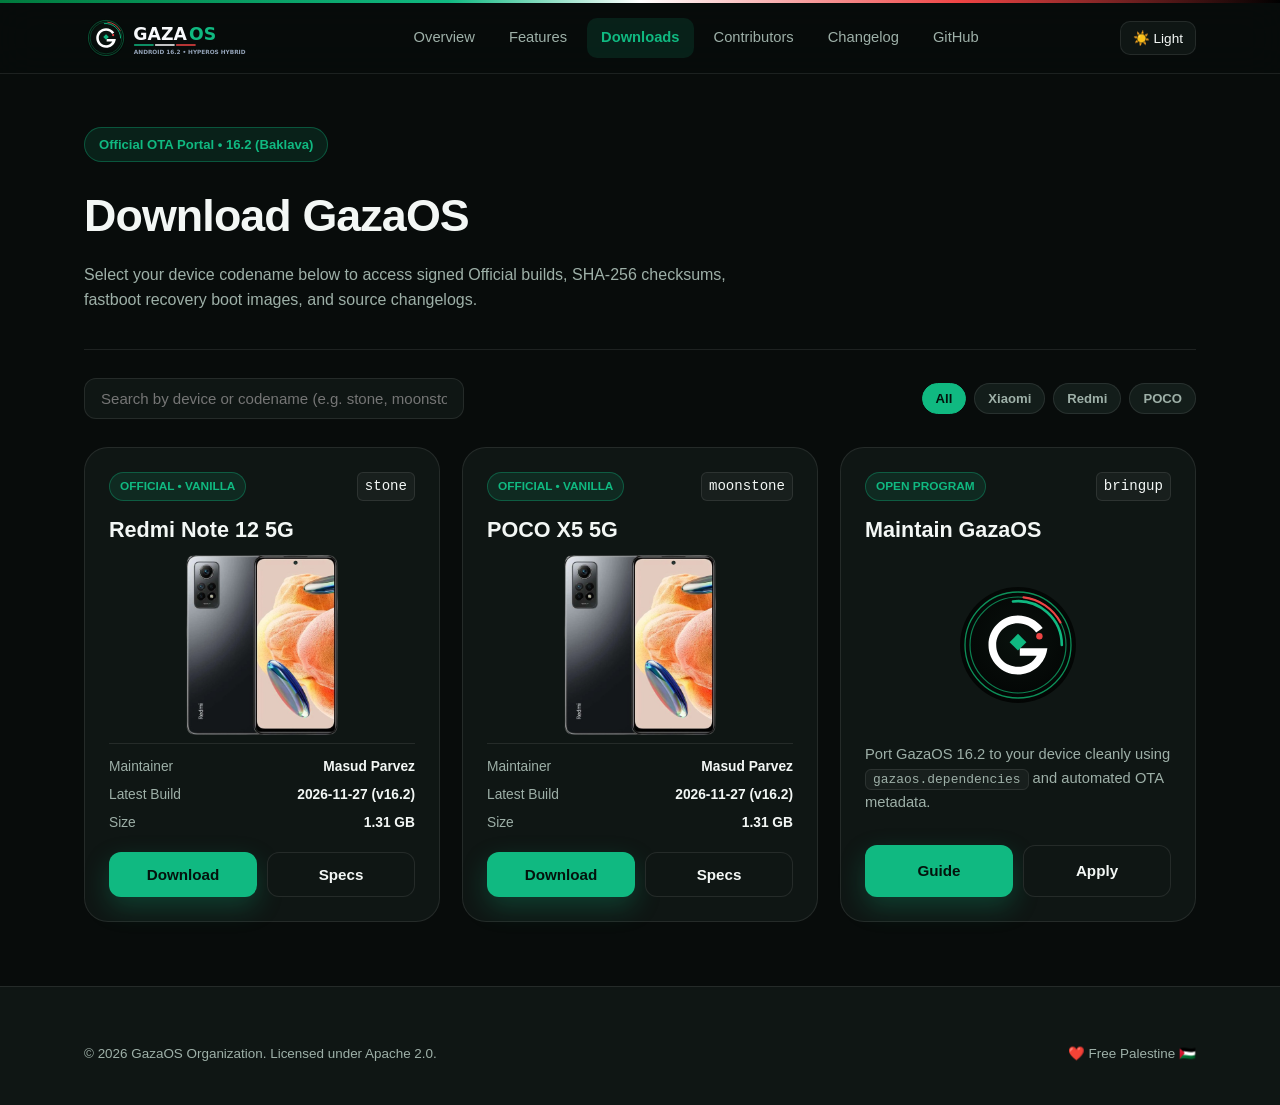
==== commit 1d0e9297: "website: Redesign with LineageOS-inspired layout and new GazaOS org logo lockup" ====
--- a/devices.html
+++ b/devices.html
@@ -2,856 +2,302 @@
 <html lang="en">
 <head>
     <meta charset="UTF-8">
-    <meta name="viewport" content="width=device-width, initial-scale=1.0, viewport-fit=cover">
-    <title>GazaOS — Supported Devices</title>
-    <link href="https://fonts.cdnfonts.com/css/product-sans" rel="stylesheet">
+    <meta name="viewport" content="width=device-width, initial-scale=1.0">
+    <title>GazaOS Downloads — Official Builds</title>
+    <meta name="description" content="Download official GazaOS 16.2 Vanilla and HyperOS-Hybrid builds, boot images, SHA-256 checksums, and changelogs.">
     <link rel="icon" type="image/svg+xml" href="profile/gazaos-logo.svg">
-    <style>
-        :root {
-            --bg: #000000;
-            --card-bg: #080808;
-            --border: rgba(255, 255, 255, 0.09);
-            --text-main: #ffffff;
-            --text-dim: #9a9a9a;
-            --nav-bg: rgba(10, 10, 10, 0.7);
-            --accent-green: #10b981;
-        }
-
-        * { margin: 0; padding: 0; box-sizing: border-box; font-family: 'Product Sans', sans-serif !important; }
-        body { background-color: var(--bg); color: var(--text-main); line-height: 1.6; overflow-x: hidden; -webkit-font-smoothing: antialiased; position: relative; }
-
-        #particleCanvas {
-            position: fixed;
-            inset: 0;
-            z-index: 0;
-            pointer-events: none;
-        }
-
-        .top-line {
-            position: fixed;
-            top: 0;
-            left: 0;
-            width: 100%;
-            height: 2px;
-            z-index: 10;
-            background: linear-gradient(to right, transparent 0%, #10b981 30%, #ffffff 50%, #ef4444 70%, transparent 100%);
-            pointer-events: none;
-        }
-
-        .glare-bg {
-            position: fixed;
-            inset: 0;
-            z-index: 1;
-            overflow: hidden;
-            pointer-events: none;
-        }
-        .glare-bg::before, .glare-bg::after {
-            content: '';
-            position: absolute;
-            width: 60vmax;
-            height: 60vmax;
-            border-radius: 50%;
-            filter: blur(90px);
-            mix-blend-mode: screen;
-            opacity: 0.10;
-        }
-        .glare-bg::before {
-            top: -20%;
-            left: -10%;
-            background: radial-gradient(circle, #10b981 0%, transparent 70%);
-            animation: glare-drift-1 18s ease-in-out infinite;
-        }
-        .glare-bg::after {
-            bottom: -25%;
-            right: -15%;
-            background: radial-gradient(circle, #ef4444 0%, transparent 70%);
-            animation: glare-drift-2 22s ease-in-out infinite;
-        }
-        @keyframes glare-drift-1 {
-            0%, 100% { transform: translate(0, 0); }
-            50% { transform: translate(35vw, 25vh); }
-        }
-        @keyframes glare-drift-2 {
-            0%, 100% { transform: translate(0, 0); }
-            50% { transform: translate(-30vw, -20vh); }
-        }
-
-        @keyframes navReveal {
-            0% { transform: translateY(-150%); opacity: 0; }
-            100% { transform: translateY(0); opacity: 1; }
-        }
-
-        nav {
-            position: fixed;
-            top: 25px;
-            left: 25px;
-            right: 25px;
-            width: auto;
-            z-index: 1000;
-            background: rgba(10, 10, 10, 0.65);
-            backdrop-filter: blur(24px) saturate(1.4);
-            -webkit-backdrop-filter: blur(24px) saturate(1.4);
-            border: 1px solid rgba(255, 255, 255, 0.08);
-            border-radius: 100px;
-            padding: 6px 18px 6px 6px;
-            display: grid;
-            grid-template-columns: auto minmax(140px, 220px) 1fr auto;
-            align-items: center;
-            gap: 12px;
-            animation: navReveal 0.7s cubic-bezier(0.23, 1, 0.32, 1) both;
-            transition: transform 0.45s cubic-bezier(0.23, 1, 0.32, 1), box-shadow 0.4s ease;
-            box-shadow: 0 4px 30px rgba(0,0,0,0.3), inset 0 1px 0 rgba(255,255,255,0.05);
-            touch-action: pan-x;
-            cursor: grab;
-        }
-        nav:hover {
-            box-shadow: 0 8px 40px rgba(0,0,0,0.4), inset 0 1px 0 rgba(255,255,255,0.08);
-        }
-        nav:active { cursor: grabbing; }
-        nav.nav-hidden { transform: translateY(-150%); }
-
-        .nav-handle {
-            position: fixed;
-            top: 10px;
-            left: 50%;
-            width: 60px;
-            height: 5px;
-            border-radius: 10px;
-            background: rgba(255, 255, 255, 0.35);
-            z-index: 1001;
-            cursor: pointer;
-            touch-action: none;
-            transform: translateX(-50%) scaleX(0);
-            opacity: 0;
-            pointer-events: none;
-            transition: transform 0.35s cubic-bezier(0.23, 1, 0.32, 1), opacity 0.3s;
-        }
-        .nav-handle.visible {
-            transform: translateX(-50%) scaleX(1);
-            opacity: 1;
-            pointer-events: auto;
-        }
-        .nav-handle:hover { background: rgba(255, 255, 255, 0.6); }
-
-        .nav-links { display: flex; align-items: center; gap: 4px; flex: 0 0 auto; }
-        .nav-links a {
-            color: var(--text-dim);
-            text-decoration: none;
-            font-size: 0.85rem;
-            font-weight: 500;
-            padding: 8px 14px;
-            border-radius: 50px;
-            transition: color 0.25s ease, background 0.25s ease, transform 0.2s ease;
-            white-space: nowrap;
-            position: relative;
-            overflow: hidden;
-        }
-        .nav-links a::before {
-            content: '';
-            position: absolute;
-            inset: 0;
-            background: rgba(255,255,255,0.08);
-            border-radius: 50px;
-            transform: scale(0.8);
-            opacity: 0;
-            transition: transform 0.3s ease, opacity 0.3s ease;
-        }
-        .nav-links a:hover { color: var(--text-main); }
-        .nav-links a:hover::before { transform: scale(1); opacity: 1; }
-        .nav-links a.active { color: #000; background: #ffffff; }
-        .nav-links a.active::before { display: none; }
-        .nav-links a:active { transform: scale(0.95); }
-
-        .avatar-menu { position: relative; flex: 0 0 auto; }
-        .avatar-btn {
-            width: 34px; height: 34px;
-            border-radius: 50%;
-            border: 1px solid var(--border);
-            padding: 0;
-            cursor: pointer;
-            overflow: hidden;
-            background: #111;
-            display: flex;
-            align-items: center;
-            justify-content: center;
-            flex-shrink: 0;
-            transition: transform 0.3s cubic-bezier(0.23, 1, 0.32, 1), border-color 0.3s, box-shadow 0.3s ease;
-        }
-        .avatar-btn:hover { border-color: rgba(255,255,255,0.4); transform: scale(1.05); }
-        .avatar-btn img { width: 100%; height: 100%; object-fit: cover; display: block; }
-
-        .avatar-dropdown {
-            position: absolute;
-            top: calc(100% + 12px);
-            left: 0;
-            background: rgba(8, 8, 8, 0.85);
-            border: 1px solid rgba(255, 255, 255, 0.1);
-            border-radius: 18px;
-            padding: 8px;
-            min-width: 170px;
-            display: flex;
-            flex-direction: column;
-            gap: 4px;
-            backdrop-filter: blur(24px) saturate(1.4);
-            box-shadow: 0 10px 40px rgba(0,0,0,0.5);
-            transform-origin: top left;
-            opacity: 0;
-            visibility: hidden;
-            pointer-events: none;
-            transform: translateY(-16px) scale(0.75);
-            transition: opacity 0.3s ease, transform 0.4s cubic-bezier(0.34, 1.56, 0.64, 1), visibility 0.4s;
-        }
-        .avatar-dropdown.open { opacity: 1; visibility: visible; pointer-events: auto; transform: translateY(0) scale(1); }
-        .avatar-dropdown a {
-            display: flex; align-items: center; justify-content: center;
-            background: white; color: black; text-decoration: none;
-            font-size: 0.85rem; font-weight: bold; padding: 10px 22px;
-            border-radius: 50px; transition: 0.3s ease;
-        }
-        .avatar-dropdown a:hover { transform: scale(1.05); background: #f0f0f0; }
-
-        .nav-search {
-            width: 100%;
-            background: rgba(255, 255, 255, 0.05);
-            border: 1px solid var(--border);
-            border-radius: 100px;
-            color: white;
-            font-size: 0.85rem;
-            padding: 9px 18px;
-            outline: none;
-            transition: 0.3s;
-            min-width: 0;
-        }
-        .nav-search:focus { border-color: rgba(255,255,255,0.4); background: rgba(255,255,255,0.08); }
-        .nav-search::placeholder { color: var(--text-dim); }
-
-        .brand-scroll {
-            display: flex;
-            gap: 8px;
-            overflow-x: auto;
-            min-width: 0;
-            justify-content: flex-start;
-            scrollbar-width: none;
-            -webkit-overflow-scrolling: touch;
-            padding: 2px;
-        }
-        .brand-scroll::-webkit-scrollbar { display: none; height: 0; }
-
-        .brand-chip {
-            flex: 0 0 auto;
-            padding: 8px 18px;
-            border-radius: 50px;
-            border: 1px solid var(--border);
-            background: rgba(255, 255, 255, 0.04);
-            color: var(--text-dim);
-            cursor: pointer;
-            transition: 0.3s;
-            text-transform: uppercase;
-            font-size: 0.72rem;
-            letter-spacing: 0.8px;
-            white-space: nowrap;
-        }
-        .brand-chip.active { background: white; color: black; border-color: white; font-weight: bold; }
-        .brand-chip:hover:not(.active) { border-color: white; color: white; }
-
-        header { text-align: center; padding: 130px 20px 30px; position: relative; z-index: 2; }
-        h1 {
-            font-size: 3.2rem;
-            font-weight: 500;
-            margin-bottom: 8px;
-            letter-spacing: -1.2px;
-            background: linear-gradient(135deg, #ffffff 0%, #b0b0b0 100%);
-            -webkit-background-clip: text;
-            -webkit-text-fill-color: transparent;
-            background-clip: text;
-        }
-        header p { color: var(--text-dim); font-size: 1.05rem; }
-
-        .grid {
-            display: flex;
-            flex-wrap: wrap;
-            justify-content: center;
-            gap: 25px;
-            padding: 20px 5% 100px;
-            max-width: 1300px;
-            margin: 0 auto;
-            position: relative;
-            z-index: 2;
-        }
-
-        .card {
-            flex: 0 0 320px;
-            width: 320px;
-            background: rgba(8, 8, 8, 0.75);
-            border: 1px solid var(--border);
-            border-radius: 28px;
-            padding: 35px 28px;
-            text-align: center;
-            display: flex;
-            flex-direction: column;
-            justify-content: space-between;
-            align-items: center;
-            min-height: 480px;
-            transition: transform 0.4s cubic-bezier(0.23, 1, 0.32, 1), border-color 0.3s, box-shadow 0.4s;
-            backdrop-filter: blur(14px);
-            box-shadow: 0 8px 32px rgba(0,0,0,0.3);
-        }
-        .card:hover {
-            transform: translateY(-8px);
-            border-color: rgba(255,255,255,0.25);
-            background: rgba(12, 12, 12, 0.85);
-            box-shadow: 0 20px 50px rgba(0,0,0,0.5);
-        }
-        .card.hidden { display: none; }
-
-        .card-top { display: flex; flex-direction: column; align-items: center; width: 100%; }
-
-        .card img {
-            height: 190px;
-            width: auto;
-            max-width: 100%;
-            object-fit: contain;
-            margin: 18px 0;
-            transition: transform 0.4s cubic-bezier(0.23, 1, 0.32, 1);
-            filter: drop-shadow(0 10px 20px rgba(0,0,0,0.6));
-        }
-        .card:hover img { transform: scale(1.04) translateY(-4px); }
-
-        .device-name { font-size: 1.25rem; font-weight: 500; color: white; margin-bottom: 2px; }
-        .device-meta { color: var(--text-dim); font-size: 0.8rem; margin-bottom: 6px; display: flex; align-items: center; justify-content: center; gap: 8px; opacity: 0.85; }
-        .device-meta .codename { font-family: monospace; font-size: 0.85rem; color: #10b981; }
-        .device-meta .sep { opacity: 0.3; }
-
-        .status-badge {
-            display: inline-block;
-            font-size: 0.7rem;
-            text-transform: uppercase;
-            letter-spacing: 0.8px;
-            padding: 3px 10px;
-            border-radius: 20px;
-            background: rgba(16, 185, 129, 0.1);
-            border: 1px solid rgba(16, 185, 129, 0.3);
-            color: #10b981;
-            margin-bottom: 8px;
-        }
-
-        .card-actions { width: 100%; display: flex; flex-direction: column; gap: 10px; margin-top: 15px; }
-
-        .btn-download, .btn-spec {
-            width: 100%;
-            padding: 13px;
-            text-decoration: none;
-            border-radius: 14px;
-            font-weight: bold;
-            font-size: 0.88rem;
-            cursor: pointer;
-            border: none;
-            transition: 0.3s ease;
-        }
-        .btn-download {
-            background: white;
-            color: black;
-        }
-        .btn-download:hover {
-            transform: scale(1.02);
-            background: #f0f0f0;
-            box-shadow: 0 4px 20px rgba(255,255,255,0.2);
-        }
-
-        .btn-spec {
-            background: transparent;
-            color: white;
-            border: 1px solid var(--border);
-        }
-        .btn-spec:hover {
-            border-color: white;
-            background: rgba(255,255,255,0.06);
-        }
-
-        .modal-overlay {
-            position: fixed;
-            top: 0; left: 0; width: 100%; height: 100%;
-            background: rgba(0, 0, 0, 0.88);
-            backdrop-filter: blur(14px);
-            display: none;
-            justify-content: center;
-            align-items: center;
-            z-index: 2000;
-            padding: 20px;
-        }
-        .modal-overlay.active { display: flex; }
-        .modal-content {
-            background: rgba(12, 12, 12, 0.95);
-            border: 1px solid rgba(255, 255, 255, 0.12);
-            padding: 35px 30px;
-            border-radius: 28px;
-            text-align: center;
-            max-width: 480px;
-            width: 100%;
-            backdrop-filter: blur(24px);
-            box-shadow: 0 20px 60px rgba(0,0,0,0.6);
-            animation: modalFade 0.3s cubic-bezier(0.23, 1, 0.32, 1);
-        }
-        @keyframes modalFade {
-            0% { opacity: 0; transform: scale(0.92); }
-            100% { opacity: 1; transform: scale(1); }
-        }
-        .modal-content h2 { font-size: 1.6rem; margin-bottom: 12px; font-weight: 500; }
-        .modal-body { color: var(--text-dim); font-size: 0.88rem; text-align: left; margin-bottom: 16px; line-height: 1.65; max-height: 60vh; overflow-y: auto; }
-
-        .download-links-list { display: flex; flex-direction: column; gap: 10px; margin-top: 15px; }
-        .download-btn-pill {
-            display: flex;
-            align-items: center;
-            justify-content: space-between;
-            padding: 12px 18px;
-            background: rgba(255,255,255,0.05);
-            border: 1px solid var(--border);
-            border-radius: 14px;
-            color: white;
-            text-decoration: none;
-            font-size: 0.85rem;
-            transition: 0.25s ease;
-        }
-        .download-btn-pill:hover {
-            border-color: #10b981;
-            background: rgba(16, 185, 129, 0.08);
-            transform: translateX(4px);
-        }
-        .download-btn-pill b { color: #10b981; }
-
-        .btn-close {
-            padding: 11px 36px;
-            background: white; color: black;
-            border: none; border-radius: 50px;
-            font-weight: bold; cursor: pointer; margin-top: 15px;
-            transition: 0.3s ease;
-        }
-        .btn-close:hover { transform: scale(1.05); }
-
-        footer { text-align: center; padding: 60px; color: #555; border-top: 1px solid var(--border); font-size: 0.82rem; position: relative; z-index: 2; }
-
-        @media (max-width: 900px) {
-            nav { grid-template-columns: auto 1fr auto; }
-            .nav-search { display: none; }
-            h1 { font-size: 2.4rem; }
-        }
-        @media (max-width: 480px) {
-            .card { flex: 0 0 100%; max-width: 320px; }
-            header { padding-top: 110px; }
-        }
-    </style>
+    <link rel="stylesheet" href="assets/style.css">
 </head>
 <body>
-
-    <canvas id="particleCanvas"></canvas>
-    <div class="glare-bg"></div>
-    <div class="top-line"></div>
-
-    <nav>
-        <div class="avatar-menu">
-            <button class="avatar-btn" id="avatarBtn" type="button" aria-label="Organization links">
-                <img src="profile/gazaos-logo.svg" alt="GazaOS Logo" width="200" height="200">
-            </button>
-            <div class="avatar-dropdown" id="avatarDropdown">
+    <div class="top-tricolor"></div>
+
+    <header class="site-header">
+        <div class="container header-inner">
+            <a href="./index.html" class="brand-lockup" aria-label="GazaOS Home">
+                <img src="profile/gazaos-org-logo.svg" alt="GazaOS Organization Logo" class="org-logo-img">
+            </a>
+
+            <nav class="nav-menu" aria-label="Primary">
+                <a href="./index.html">Overview</a>
+                <a href="./index.html#pillars">Features</a>
+                <a href="./devices.html" class="active">Downloads</a>
+                <a href="./team.html">Contributors</a>
+                <a href="https://github.com/GazaOS/OTA/blob/16.2/changelogs/stone.txt" target="_blank" rel="noopener noreferrer">Changelog</a>
                 <a href="https://github.com/GazaOS" target="_blank" rel="noopener noreferrer">GitHub</a>
-                <a href="https://github.com/GazaOS/OTA" target="_blank" rel="noopener noreferrer">OTA &amp; Changelogs</a>
-                <a href="https://t.me/GazaOS" target="_blank" rel="noopener noreferrer">Telegram</a>
+            </nav>
+
+            <div class="header-actions">
+                <button class="icon-btn" id="themeToggle" type="button" aria-label="Toggle color theme">☀️ Light</button>
             </div>
         </div>
-        <input type="text" id="searchInput" class="nav-search" placeholder="Search devices or codenames...">
-        <div class="brand-scroll" id="brandScroll">
-            <button class="brand-chip active" type="button" data-filter="all">All</button>
-            <button class="brand-chip" type="button" data-filter="Xiaomi">Xiaomi</button>
-            <button class="brand-chip" type="button" data-filter="Redmi">Redmi</button>
-            <button class="brand-chip" type="button" data-filter="Poco">POCO</button>
+    </header>
+
+    <main class="container">
+        <section class="page-banner">
+            <div class="eyebrow-pill">Official OTA Portal &bull; 16.2 (Baklava)</div>
+            <h1>Download GazaOS</h1>
+            <p>Select your device codename below to access signed Official builds, SHA-256 checksums, fastboot recovery boot images, and source changelogs.</p>
+        </section>
+
+        <div class="filter-toolbar">
+            <input type="text" id="searchInput" class="search-input" placeholder="Search by device or codename (e.g. stone, moonstone, sunstone)...">
+            <div class="chip-bar" style="margin-bottom: 0;">
+                <button class="studio-chip active" type="button" data-filter="all">All</button>
+                <button class="studio-chip" type="button" data-filter="Xiaomi">Xiaomi</button>
+                <button class="studio-chip" type="button" data-filter="Redmi">Redmi</button>
+                <button class="studio-chip" type="button" data-filter="Poco">POCO</button>
+            </div>
         </div>
-        <div class="nav-links">
-            <a href="./index.html">About</a>
-            <a href="./devices.html" class="active">Devices</a>
-            <a href="./team.html">Team</a>
-        </div>
-    </nav>
-
-    <div class="nav-handle" id="navHandle" title="Pull down to show menu"></div>
-
-    <header>
-        <h1>Supported <span>Devices</span></h1>
-        <p>Official GazaOS 16.2 (Baklava) builds with HyperOS, ColorOS &amp; Hybrid UI presets.</p>
-    </header>
-
-    <div class="grid" id="deviceGrid">
-
-        <!-- Xiaomi Redmi Note 12 5G (stone) -->
-        <div class="card" data-brand="Redmi Xiaomi" data-name="Redmi Note 12 5G" data-codename="stone sunstone">
-            <div class="card-top">
-                <span class="status-badge">Official &bull; Vanilla</span>
-                <span class="device-meta"><span class="maint-text">Masud Parvez</span><span class="sep">│</span><span class="codename">stone</span></span>
-                <h3 class="device-name">Redmi Note 12 5G</h3>
-                <img src="devices/stone/stone.png" alt="Redmi Note 12 5G" onerror="this.src='profile/gazaos-logo.svg'">
-            </div>
-            <div class="card-actions">
-                <button class="btn-download" type="button"
-                    data-ota="devices/stone/stone.json"
-                    data-name="Redmi Note 12 5G"
-                    data-codename="stone (sunstone)"
-                    data-maintainer="Masud Parvez (@Gtajisan)"
-                    data-version="16.2 Official Vanilla (Baklava)"
-                    data-builddate="2026-11-27"
-                    data-size="1.31 GB"
-                    data-md5="891a5a48b60b0b25ac370c04d3264e25"
-                    data-sha256="4b87c908f6444cc9831739647966b2c52a3cac219f037d23895a7ffbc681922b"
-                    data-filename="GazaOSAndroid-16.2-20261127-stone-v16.2-OFFICIAL-VANILLA.zip"
-                    data-release="https://github.com/Gtajisan/stone/releases/download/v16.2-20261127/GazaOSAndroid-16.2-20261127-stone-v16.2-OFFICIAL-VANILLA.zip"
-                    data-sha256file="https://github.com/Gtajisan/stone/releases/download/v16.2-20261127/GazaOSAndroid-16.2-20261127-stone-v16.2-OFFICIAL-VANILLA.zip.sha256sum"
-                    data-releasepage="https://github.com/Gtajisan/stone/releases/tag/v16.2-20261127"
-                    data-changelog="https://github.com/GazaOS/OTA/blob/16.2/changelogs/stone.txt">Download</button>
-                <button class="btn-spec" type="button"
-                    data-name="Redmi Note 12 5G (stone)"
-                    data-specs="Chipset: Qualcomm Snapdragon® 4 Gen 1 (SM4375)
-RAM: 4 / 6 / 8 GB LPDDR4X
-Storage: 128 / 256 GB UFS 2.2
-Display: 6.67&quot; AMOLED, 120Hz, FHD+ (2400x1080)
-Battery: 5000 mAh, 33W Fast Charging
+
+        <section class="device-grid" id="deviceGrid">
+            <!-- Redmi Note 12 5G (stone / sunstone) -->
+            <article class="device-card" data-brand="Redmi Xiaomi" data-name="Redmi Note 12 5G" data-codename="stone sunstone">
+                <div>
+                    <div class="device-top">
+                        <span class="badge-official">OFFICIAL &bull; VANILLA</span>
+                        <code>stone</code>
+                    </div>
+                    <h2 style="margin-top: 12px; font-size: 1.35rem;">Redmi Note 12 5G</h2>
+                    <div class="device-thumb">
+                        <img src="devices/stone/stone.png" alt="Redmi Note 12 5G" onerror="this.src='profile/gazaos-logo.svg'">
+                    </div>
+                    <div class="device-meta-table">
+                        <div><span>Maintainer</span><strong>Masud Parvez</strong></div>
+                        <div><span>Latest Build</span><strong>2026-11-27 (v16.2)</strong></div>
+                        <div><span>Size</span><strong>1.31 GB</strong></div>
+                    </div>
+                </div>
+                <div class="device-actions">
+                    <button class="btn btn-primary btn-download" type="button"
+                        data-ota="devices/stone/stone.json"
+                        data-name="Redmi Note 12 5G"
+                        data-codename="stone (sunstone)"
+                        data-maintainer="Masud Parvez (@Gtajisan)"
+                        data-version="16.2 OFFICIAL VANILLA (Baklava)"
+                        data-builddate="2026-11-27"
+                        data-size="1.31 GB"
+                        data-md5="891a5a48b60b0b25ac370c04d3264e25"
+                        data-sha256="4b87c908f6444cc9831739647966b2c52a3cac219f037d23895a7ffbc681922b"
+                        data-filename="GazaOSAndroid-16.2-20261127-stone-v16.2-OFFICIAL-VANILLA.zip"
+                        data-release="https://github.com/Gtajisan/stone/releases/download/v16.2-20261127/GazaOSAndroid-16.2-20261127-stone-v16.2-OFFICIAL-VANILLA.zip"
+                        data-sha256file="https://github.com/Gtajisan/stone/releases/download/v16.2-20261127/GazaOSAndroid-16.2-20261127-stone-v16.2-OFFICIAL-VANILLA.zip.sha256sum"
+                        data-releasepage="https://github.com/Gtajisan/stone/releases/tag/v16.2-20261127"
+                        data-changelog="https://github.com/GazaOS/OTA/blob/16.2/changelogs/stone.txt">Download</button>
+                    <button class="btn btn-secondary btn-spec" type="button"
+                        data-name="Redmi Note 12 5G (stone)"
+                        data-specs="Chipset: Qualcomm Snapdragon 4 Gen 1 (SM4375)
+RAM / Storage: 4/6/8 GB · 128/256 GB UFS 2.2
+Display: 6.67&quot; AMOLED · 120Hz · FHD+ (2400x1080)
+Battery: 5000 mAh · 33W Fast Charge
 UI: HyperOS Control Center QS + 1-Tap AOSP Look Lite
 Audio: Dolby Atmos + ViPER4Android FX
-Firewall: Datura Privacy Shield">Specifications</button>
+Trees: Gtajisan/device_xiaomi_stone (16.2)">Specs</button>
+                </div>
+            </article>
+
+            <!-- POCO X5 5G (stone / moonstone) -->
+            <article class="device-card" data-brand="Poco Xiaomi" data-name="POCO X5 5G" data-codename="stone moonstone">
+                <div>
+                    <div class="device-top">
+                        <span class="badge-official">OFFICIAL &bull; VANILLA</span>
+                        <code>moonstone</code>
+                    </div>
+                    <h2 style="margin-top: 12px; font-size: 1.35rem;">POCO X5 5G</h2>
+                    <div class="device-thumb">
+                        <img src="devices/stone/stone.png" alt="POCO X5 5G" onerror="this.src='profile/gazaos-logo.svg'">
+                    </div>
+                    <div class="device-meta-table">
+                        <div><span>Maintainer</span><strong>Masud Parvez</strong></div>
+                        <div><span>Latest Build</span><strong>2026-11-27 (v16.2)</strong></div>
+                        <div><span>Size</span><strong>1.31 GB</strong></div>
+                    </div>
+                </div>
+                <div class="device-actions">
+                    <button class="btn btn-primary btn-download" type="button"
+                        data-ota="devices/stone/stone.json"
+                        data-name="POCO X5 5G"
+                        data-codename="stone (moonstone)"
+                        data-maintainer="Masud Parvez (@Gtajisan)"
+                        data-version="16.2 OFFICIAL VANILLA (Baklava)"
+                        data-builddate="2026-11-27"
+                        data-size="1.31 GB"
+                        data-md5="891a5a48b60b0b25ac370c04d3264e25"
+                        data-sha256="4b87c908f6444cc9831739647966b2c52a3cac219f037d23895a7ffbc681922b"
+                        data-filename="GazaOSAndroid-16.2-20261127-stone-v16.2-OFFICIAL-VANILLA.zip"
+                        data-release="https://github.com/Gtajisan/stone/releases/download/v16.2-20261127/GazaOSAndroid-16.2-20261127-stone-v16.2-OFFICIAL-VANILLA.zip"
+                        data-sha256file="https://github.com/Gtajisan/stone/releases/download/v16.2-20261127/GazaOSAndroid-16.2-20261127-stone-v16.2-OFFICIAL-VANILLA.zip.sha256sum"
+                        data-releasepage="https://github.com/Gtajisan/stone/releases/tag/v16.2-20261127"
+                        data-changelog="https://github.com/GazaOS/OTA/blob/16.2/changelogs/stone.txt">Download</button>
+                    <button class="btn btn-secondary btn-spec" type="button"
+                        data-name="POCO X5 5G (moonstone)"
+                        data-specs="Chipset: Qualcomm Snapdragon 695 5G (SM6375)
+RAM / Storage: 6/8 GB · 128/256 GB UFS 2.2
+Display: 6.67&quot; AMOLED · 120Hz · FHD+ (2400x1080)
+Battery: 5000 mAh · 33W Fast Charge
+UI: HyperOS Control Center QS + 1-Tap AOSP Look Lite
+Audio: Dolby Atmos + ViPER4Android FX
+Trees: Gtajisan/device_xiaomi_stone (16.2)">Specs</button>
+                </div>
+            </article>
+
+            <!-- Maintainer Card -->
+            <article class="device-card" data-brand="all" data-name="Maintain a Device" data-codename="open">
+                <div>
+                    <div class="device-top">
+                        <span class="badge-official">OPEN PROGRAM</span>
+                        <code>bringup</code>
+                    </div>
+                    <h2 style="margin-top: 12px; font-size: 1.35rem;">Maintain GazaOS</h2>
+                    <div class="device-thumb">
+                        <img src="profile/gazaos-logo.svg" alt="GazaOS Emblem" style="width: 120px; height: 120px;">
+                    </div>
+                    <p style="color: var(--text-secondary); font-size: 0.92rem;">
+                        Port GazaOS 16.2 to your device cleanly using <code>gazaos.dependencies</code> and automated OTA metadata.
+                    </p>
+                </div>
+                <div class="device-actions">
+                    <a href="https://github.com/GazaOS/.github/blob/main/CONTRIBUTING.md" target="_blank" rel="noopener noreferrer" class="btn btn-primary">Guide</a>
+                    <a href="https://github.com/GazaOS/.github/issues/new?template=device_maintainer.yml" target="_blank" rel="noopener noreferrer" class="btn btn-secondary">Apply</a>
+                </div>
+            </article>
+        </section>
+    </main>
+
+    <div class="modal-overlay" id="modalOverlay" role="dialog" aria-modal="true" aria-labelledby="modalTitle">
+        <div class="modal-box">
+            <div class="modal-head">
+                <h2 id="modalTitle" style="font-size: 1.3rem;">Details</h2>
+                <button class="icon-btn" id="btnClose" type="button">✕ Close</button>
+            </div>
+            <div id="modalBody"></div>
+        </div>
+    </div>
+
+    <footer class="site-footer">
+        <div class="container">
+            <div class="footer-bottom" style="border-top: none; padding-top: 0;">
+                <span>&copy; 2026 GazaOS Organization. Licensed under Apache 2.0.</span>
+                <span>❤️ Free Palestine 🇵🇸</span>
             </div>
         </div>
-
-        <!-- POCO X5 5G (moonstone) -->
-        <div class="card" data-brand="Poco Xiaomi" data-name="POCO X5 5G" data-codename="stone moonstone">
-            <div class="card-top">
-                <span class="status-badge">Official &bull; Vanilla</span>
-                <span class="device-meta"><span class="maint-text">Masud Parvez</span><span class="sep">│</span><span class="codename">moonstone</span></span>
-                <h3 class="device-name">POCO X5 5G</h3>
-                <img src="devices/stone/stone.png" alt="POCO X5 5G" onerror="this.src='profile/gazaos-logo.svg'">
-            </div>
-            <div class="card-actions">
-                <button class="btn-download" type="button"
-                    data-ota="devices/stone/stone.json"
-                    data-name="POCO X5 5G"
-                    data-codename="stone (moonstone)"
-                    data-maintainer="Masud Parvez (@Gtajisan)"
-                    data-version="16.2 Official Vanilla (Baklava)"
-                    data-builddate="2026-11-27"
-                    data-size="1.31 GB"
-                    data-md5="891a5a48b60b0b25ac370c04d3264e25"
-                    data-sha256="4b87c908f6444cc9831739647966b2c52a3cac219f037d23895a7ffbc681922b"
-                    data-filename="GazaOSAndroid-16.2-20261127-stone-v16.2-OFFICIAL-VANILLA.zip"
-                    data-release="https://github.com/Gtajisan/stone/releases/download/v16.2-20261127/GazaOSAndroid-16.2-20261127-stone-v16.2-OFFICIAL-VANILLA.zip"
-                    data-sha256file="https://github.com/Gtajisan/stone/releases/download/v16.2-20261127/GazaOSAndroid-16.2-20261127-stone-v16.2-OFFICIAL-VANILLA.zip.sha256sum"
-                    data-releasepage="https://github.com/Gtajisan/stone/releases/tag/v16.2-20261127"
-                    data-changelog="https://github.com/GazaOS/OTA/blob/16.2/changelogs/stone.txt">Download</button>
-                <button class="btn-spec" type="button"
-                    data-name="POCO X5 5G (moonstone)"
-                    data-specs="Chipset: Qualcomm Snapdragon® 695 5G (SM6375)
-RAM: 6 / 8 GB LPDDR4X
-Storage: 128 / 256 GB UFS 2.2
-Display: 6.67&quot; AMOLED, 120Hz, FHD+ (2400x1080)
-Battery: 5000 mAh, 33W Fast Charging
-UI: HyperOS Control Center QS + 1-Tap AOSP Look Lite
-Audio: Dolby Atmos + ViPER4Android FX
-Firewall: Datura Privacy Shield">Specifications</button>
-            </div>
-        </div>
-
-        <!-- Apply to maintain card -->
-        <div class="card" data-brand="all" data-name="Your Device" data-codename="maintainer">
-            <div class="card-top">
-                <span class="status-badge" style="color: #60a5fa; border-color: rgba(96, 165, 250, 0.3); background: rgba(96, 165, 250, 0.1);">Join GazaOS</span>
-                <span class="device-meta"><span class="maint-text">Community</span><span class="sep">│</span><span class="codename">open</span></span>
-                <h3 class="device-name">Bring GazaOS to Your Device</h3>
-                <div style="font-size: 3.5rem; margin: 30px 0;">📱</div>
-            </div>
-            <div class="card-actions">
-                <a href="https://github.com/GazaOS/.github/blob/main/CONTRIBUTING.md" target="_blank" rel="noopener noreferrer" class="btn-download" style="text-align: center; display: block;">Maintainer Guide</a>
-                <a href="https://github.com/GazaOS/.github/issues/new?template=device_maintainer.yml" target="_blank" rel="noopener noreferrer" class="btn-spec" style="text-align: center; display: block;">Apply on GitHub</a>
-            </div>
-        </div>
-
-    </div>
-
-    <!-- Modal Dialog -->
-    <div class="modal-overlay" id="modalOverlay" role="dialog" aria-modal="true" aria-labelledby="modalTitle">
-        <div class="modal-content">
-            <h2 id="modalTitle"></h2>
-            <div class="modal-body" id="modalBody"></div>
-            <button class="btn-close" id="btnClose" type="button">Close</button>
-        </div>
-    </div>
-
-    <footer><p>© 2026 GazaOS Organization. Released under Apache 2.0.<br>❤️ Free Palestine 🇵🇸</p></footer>
+    </footer>
 
     <script>
-        const canvas = document.getElementById('particleCanvas');
-        const ctx = canvas.getContext('2d');
-        let particles = [];
-
-        function resizeCanvas() {
-            canvas.width = window.innerWidth;
-            canvas.height = window.innerHeight;
+        const htmlEl = document.documentElement;
+        const themeBtn = document.getElementById('themeToggle');
+        const savedTheme = localStorage.getItem('gazaos-theme') || 'dark';
+        htmlEl.setAttribute('data-theme', savedTheme);
+        function syncThemeLabel() {
+            themeBtn.textContent = htmlEl.getAttribute('data-theme') === 'light' ? '🌙 Dark' : '☀️ Light';
         }
-        resizeCanvas();
-        window.addEventListener('resize', resizeCanvas);
-
-        class Particle {
-            constructor() {
-                this.x = Math.random() * canvas.width;
-                this.y = Math.random() * canvas.height;
-                this.size = Math.random() * 2 + 0.6;
-                this.speedX = (Math.random() - 0.5) * 0.35;
-                this.speedY = (Math.random() - 0.5) * 0.35;
-                this.opacity = Math.random() * 0.5 + 0.15;
-            }
-            update() {
-                this.x += this.speedX;
-                this.y += this.speedY;
-                if (this.x < 0) this.x = canvas.width;
-                if (this.x > canvas.width) this.x = 0;
-                if (this.y < 0) this.y = canvas.height;
-                if (this.y > canvas.height) this.y = 0;
-            }
-            draw() {
-                ctx.beginPath();
-                ctx.arc(this.x, this.y, this.size, 0, Math.PI * 2);
-                ctx.fillStyle = `rgba(255, 255, 255, ${this.opacity})`;
-                ctx.fill();
-            }
-        }
-
-        function initParticles() {
-            particles = [];
-            const count = Math.min(80, Math.floor((canvas.width * canvas.height) / 15000));
-            for (let i = 0; i < count; i++) particles.push(new Particle());
-        }
-        initParticles();
-
-        function animateParticles() {
-            ctx.clearRect(0, 0, canvas.width, canvas.height);
-            particles.forEach(p => { p.update(); p.draw(); });
-            for (let i = 0; i < particles.length; i++) {
-                for (let j = i + 1; j < particles.length; j++) {
-                    const dx = particles[i].x - particles[j].x;
-                    const dy = particles[i].y - particles[j].y;
-                    const dist = Math.sqrt(dx*dx + dy*dy);
-                    if (dist < 110) {
-                        ctx.beginPath();
-                        ctx.strokeStyle = `rgba(255, 255, 255, ${0.06 * (1 - dist/110)})`;
-                        ctx.lineWidth = 0.5;
-                        ctx.moveTo(particles[i].x, particles[i].y);
-                        ctx.lineTo(particles[j].x, particles[j].y);
-                        ctx.stroke();
-                    }
-                }
-            }
-            requestAnimationFrame(animateParticles);
-        }
-        animateParticles();
-
-        const navEl = document.querySelector('nav');
-        const navHandle = document.getElementById('navHandle');
-        navEl.addEventListener('animationend', () => {
-            navEl.style.animation = 'none';
-        }, { once: true });
-
-        function hideNav() {
-            navEl.classList.add('nav-hidden');
-            navHandle.classList.add('visible');
-        }
-        function showNav() {
-            navEl.classList.remove('nav-hidden');
-            navHandle.classList.remove('visible');
-        }
-        function makeDraggable(el, { onHide, onShow, direction }) {
-            let dragging = false;
-            let startY = 0;
-            function onMove(e) {
-                if (!dragging) return;
-                const deltaY = e.clientY - startY;
-                if (direction === 'hide' && deltaY < 0) {
-                    navEl.style.transform = `translateY(${deltaY}px)`;
-                } else if (direction === 'show' && deltaY > 0) {
-                    navEl.style.transform = `translateY(${-150 + Math.min(deltaY, 150) / 150 * 150}%)`;
-                }
-            }
-            function onUp(e) {
-                if (!dragging) return;
-                dragging = false;
-                navEl.style.transition = '';
-                navEl.style.transform = '';
-                const deltaY = e.clientY - startY;
-                if (direction === 'hide' && deltaY < -25) onHide();
-                if (direction === 'show' && deltaY > 25) onShow();
-                window.removeEventListener('pointermove', onMove);
-                window.removeEventListener('pointerup', onUp);
-            }
-            el.addEventListener('pointerdown', (e) => {
-                if (e.target.closest('input, button, a')) return;
-                dragging = true;
-                startY = e.clientY;
-                navEl.style.transition = 'none';
-                window.addEventListener('pointermove', onMove);
-                window.addEventListener('pointerup', onUp);
+        syncThemeLabel();
+        themeBtn.addEventListener('click', () => {
+            const next = htmlEl.getAttribute('data-theme') === 'light' ? 'dark' : 'light';
+            htmlEl.setAttribute('data-theme', next);
+            localStorage.setItem('gazaos-theme', next);
+            syncThemeLabel();
+        });
+
+        const searchInput = document.getElementById('searchInput');
+        const filterChips = document.querySelectorAll('[data-filter]');
+        const cards = document.querySelectorAll('.device-card');
+
+        function applyFilters() {
+            const q = searchInput.value.trim().toLowerCase();
+            const brand = document.querySelector('[data-filter].active').getAttribute('data-filter').toLowerCase();
+            cards.forEach(c => {
+                const cb = (c.getAttribute('data-brand') || '').toLowerCase();
+                const cn = (c.getAttribute('data-name') || '').toLowerCase();
+                const cc = (c.getAttribute('data-codename') || '').toLowerCase();
+                const okBrand = brand === 'all' || cb === 'all' || cb.includes(brand);
+                const okQuery = !q || cn.includes(q) || cc.includes(q) || cb.includes(q);
+                c.classList.toggle('hidden', !(okBrand && okQuery));
             });
         }
-        makeDraggable(navEl, { onHide: hideNav, direction: 'hide' });
-        makeDraggable(navHandle, { onShow: showNav, direction: 'show' });
-        navHandle.addEventListener('click', showNav);
-
-        const avatarBtn = document.getElementById('avatarBtn');
-        const avatarDropdown = document.getElementById('avatarDropdown');
-        avatarBtn.addEventListener('click', (e) => {
-            e.stopPropagation();
-            avatarDropdown.classList.toggle('open');
-        });
-        document.addEventListener('click', (e) => {
-            if (!avatarDropdown.contains(e.target) && e.target !== avatarBtn) {
-                avatarDropdown.classList.remove('open');
-            }
-        });
-
-        // Search & Filtering
-        const searchInput = document.getElementById('searchInput');
-        const brandChips = document.querySelectorAll('.brand-chip');
-        const cards = document.querySelectorAll('.card');
-
-        function filterDevices() {
-            const query = searchInput.value.toLowerCase().trim();
-            const activeChip = document.querySelector('.brand-chip.active');
-            const activeBrand = activeChip ? activeChip.getAttribute('data-filter') : 'all';
-
-            cards.forEach(card => {
-                const brand = card.getAttribute('data-brand') || '';
-                const name = (card.getAttribute('data-name') || '').toLowerCase();
-                const codename = (card.getAttribute('data-codename') || '').toLowerCase();
-
-                const matchesBrand = activeBrand === 'all' || brand === 'all' || brand.toLowerCase().includes(activeBrand.toLowerCase());
-                const matchesQuery = query === '' || name.includes(query) || codename.includes(query) || brand.toLowerCase().includes(query);
-
-                card.classList.toggle('hidden', !(matchesBrand && matchesQuery));
-            });
-        }
-
-        searchInput.addEventListener('input', filterDevices);
-        brandChips.forEach(chip => {
-            chip.addEventListener('click', () => {
-                brandChips.forEach(c => c.classList.remove('active'));
-                chip.classList.add('active');
-                filterDevices();
-            });
-        });
-
-        // Hydrate live OTA metadata from JSON manifests when served over HTTP(S)
-        function formatBytes(bytes) {
-            if (!bytes || Number.isNaN(Number(bytes))) return '';
-            return (Number(bytes) / (1024 ** 3)).toFixed(2) + ' GB';
-        }
-        function formatDate(ts) {
-            if (!ts || Number.isNaN(Number(ts))) return '';
-            return new Date(Number(ts) * 1000).toISOString().slice(0, 10);
-        }
-        const otaButtons = Array.from(document.querySelectorAll('button.btn-download[data-ota]'));
+        searchInput.addEventListener('input', applyFilters);
+        filterChips.forEach(ch => ch.addEventListener('click', () => {
+            filterChips.forEach(x => x.classList.remove('active'));
+            ch.classList.add('active');
+            applyFilters();
+        }));
+
+        function formatBytes(b) { return b ? (Number(b) / (1024 ** 3)).toFixed(2) + ' GB' : ''; }
+        function formatDate(ts) { return ts ? new Date(Number(ts) * 1000).toISOString().slice(0, 10) : ''; }
+
         const otaCache = new Map();
-        otaButtons.forEach(btn => {
+        document.querySelectorAll('.btn-download[data-ota]').forEach(btn => {
             const url = btn.getAttribute('data-ota');
-            if (!url) return;
             if (!otaCache.has(url)) {
                 otaCache.set(url, fetch(url).then(r => (r.ok ? r.json() : null)).catch(() => null));
             }
             otaCache.get(url).then(data => {
-                const entry = data && Array.isArray(data.response) ? data.response[0] : null;
-                if (!entry) return;
-                if (entry.version) {
-                    const typeTag = entry.buildtype ? ` ${entry.buildtype}` : '';
-                    const editionTag = entry.edition ? ` ${entry.edition}` : '';
-                    btn.setAttribute('data-version', `${entry.version}${typeTag}${editionTag} (Baklava)`);
-                }
-                if (entry.maintainer) btn.setAttribute('data-maintainer', entry.maintainer);
-                if (entry.download) btn.setAttribute('data-release', entry.download);
-                if (entry.changelog) btn.setAttribute('data-changelog', entry.changelog);
-                if (entry.filename) btn.setAttribute('data-filename', entry.filename);
-                if (entry.md5) btn.setAttribute('data-md5', entry.md5);
-                if (entry.sha256) btn.setAttribute('data-sha256', entry.sha256);
-                if (entry.size) btn.setAttribute('data-size', formatBytes(entry.size));
-                if (entry.timestamp) btn.setAttribute('data-builddate', formatDate(entry.timestamp));
+                const e = data && Array.isArray(data.response) ? data.response[0] : null;
+                if (!e) return;
+                if (e.version) btn.setAttribute('data-version', `${e.version} ${e.buildtype || ''} ${e.edition || ''} (Baklava)`.trim());
+                if (e.maintainer) btn.setAttribute('data-maintainer', e.maintainer);
+                if (e.download) btn.setAttribute('data-release', e.download);
+                if (e.changelog) btn.setAttribute('data-changelog', e.changelog);
+                if (e.filename) btn.setAttribute('data-filename', e.filename);
+                if (e.md5) btn.setAttribute('data-md5', e.md5);
+                if (e.sha256) btn.setAttribute('data-sha256', e.sha256);
+                if (e.size) btn.setAttribute('data-size', formatBytes(e.size));
+                if (e.timestamp) btn.setAttribute('data-builddate', formatDate(e.timestamp));
             });
         });
 
-        // Modals
         const modalOverlay = document.getElementById('modalOverlay');
         const modalTitle = document.getElementById('modalTitle');
         const modalBody = document.getElementById('modalBody');
-        const btnClose = document.getElementById('btnClose');
-
-        function openModal(title, htmlContent) {
-            modalTitle.textContent = title;
-            modalBody.innerHTML = htmlContent;
+        function openModal(t, h) {
+            modalTitle.textContent = t;
+            modalBody.innerHTML = h;
             modalOverlay.classList.add('active');
         }
-        function closeModal() {
-            modalOverlay.classList.remove('active');
-        }
-
-        btnClose.addEventListener('click', closeModal);
-        modalOverlay.addEventListener('click', (e) => {
-            if (e.target === modalOverlay) closeModal();
-        });
-        document.addEventListener('keydown', (e) => {
-            if (e.key === 'Escape' && modalOverlay.classList.contains('active')) {
-                closeModal();
-            }
-        });
-
-        document.querySelectorAll('button.btn-spec').forEach(btn => {
+        function closeModal() { modalOverlay.classList.remove('active'); }
+        document.getElementById('btnClose').addEventListener('click', closeModal);
+        modalOverlay.addEventListener('click', e => { if (e.target === modalOverlay) closeModal(); });
+        document.addEventListener('keydown', e => { if (e.key === 'Escape') closeModal(); });
+
+        document.querySelectorAll('.btn-spec').forEach(btn => {
             btn.addEventListener('click', () => {
-                const name = btn.getAttribute('data-name');
-                const specs = btn.getAttribute('data-specs');
-                if (specs) {
-                    const formatted = specs.split('\n').map(line => `<div>&bull; ${line}</div>`).join('');
-                    openModal(name, formatted);
-                }
+                const lines = (btn.getAttribute('data-specs') || '').split('\n').map(l => `<li style="margin-bottom:8px;">${l}</li>`).join('');
+                openModal(btn.getAttribute('data-name'), `<ul style="padding-left:18px; color:var(--text-secondary);">${lines}</ul>`);
             });
         });
 
-        document.querySelectorAll('button.btn-download').forEach(btn => {
+        document.querySelectorAll('.btn-download').forEach(btn => {
             btn.addEventListener('click', () => {
                 const name = btn.getAttribute('data-name');
                 const codename = btn.getAttribute('data-codename');
+                const maintainer = btn.getAttribute('data-maintainer');
                 const version = btn.getAttribute('data-version');
-                const maintainer = btn.getAttribute('data-maintainer');
+                const filename = btn.getAttribute('data-filename');
+                const date = btn.getAttribute('data-builddate');
                 const size = btn.getAttribute('data-size');
-                const date = btn.getAttribute('data-builddate');
                 const md5 = btn.getAttribute('data-md5');
                 const sha256 = btn.getAttribute('data-sha256');
-                const filename = btn.getAttribute('data-filename');
                 const release = btn.getAttribute('data-release');
                 const sha256file = btn.getAttribute('data-sha256file');
                 const releasepage = btn.getAttribute('data-releasepage');
                 const changelog = btn.getAttribute('data-changelog');
 
-                if (release) {
-                    const content = `
-                        <div style="font-size: 0.95rem; margin-bottom: 12px;"><b>Device:</b> ${name} (${codename})</div>
-                        <div style="font-size: 0.85rem; color: #a3a3a3;"><b>Maintainer:</b> ${maintainer}</div>
-                        <div style="font-size: 0.85rem; color: #a3a3a3;"><b>Version:</b> GazaOS ${version}</div>
-                        <div style="font-size: 0.85rem; color: #a3a3a3;"><b>Package:</b> <code>${filename}</code></div>
-                        <div style="font-size: 0.85rem; color: #a3a3a3;"><b>Date:</b> ${date} &bull; <b>Size:</b> ${size}</div>
-                        <div style="font-size: 0.78rem; color: #737373; margin-top: 8px; word-break: break-all;"><b>MD5:</b> <code>${md5}</code></div>
-                        ${sha256 ? `<div style="font-size: 0.78rem; color: #737373; margin-top: 4px; word-break: break-all;"><b>SHA-256:</b> <code>${sha256}</code></div>` : ''}
-
-                        <div class="download-links-list">
-                            <a href="${release}" class="download-btn-pill" target="_blank" rel="noopener noreferrer">
-                                <span>🚀 <b>GitHub Release ZIP (Direct)</b></span>
-                                <span>⬇️</span>
-                            </a>
-                            ${sha256file ? `<a href="${sha256file}" class="download-btn-pill" target="_blank" rel="noopener noreferrer"><span>🔐 <b>SHA-256 Checksum (.sha256sum)</b></span><span>⬇️</span></a>` : ''}
-                            ${releasepage ? `<a href="${releasepage}" class="download-btn-pill" target="_blank" rel="noopener noreferrer"><span>📦 <b>Release Notes &amp; Boot Images</b></span><span>↗</span></a>` : ''}
-                            ${changelog ? `<a href="${changelog}" class="download-btn-pill" target="_blank" rel="noopener noreferrer"><span>📜 <b>Device &amp; Source Changelog</b></span><span>↗</span></a>` : ''}
-                        </div>
-                    `;
-                    openModal(`Download ${name}`, content);
-                }
+                const html = `
+                    <div style="display:grid; gap:6px; font-size:0.9rem; color:var(--text-secondary);">
+                        <div><strong style="color:var(--text);">Device:</strong> ${name} (${codename})</div>
+                        <div><strong style="color:var(--text);">Maintainer:</strong> ${maintainer}</div>
+                        <div><strong style="color:var(--text);">Build:</strong> GazaOS ${version}</div>
+                        <div><strong style="color:var(--text);">Date / Size:</strong> ${date} &bull; ${size}</div>
+                        <div style="word-break:break-all;"><strong style="color:var(--text);">File:</strong> <code>${filename}</code></div>
+                        <div style="word-break:break-all; font-size:0.8rem;"><strong style="color:var(--text);">MD5:</strong> <code>${md5}</code></div>
+                        <div style="word-break:break-all; font-size:0.8rem;"><strong style="color:var(--text);">SHA-256:</strong> <code>${sha256}</code></div>
+                    </div>
+                    <div class="modal-links">
+                        <a href="${release}" class="modal-link-row" target="_blank" rel="noopener noreferrer"><span>🚀 Direct ROM ZIP (GitHub Release)</span><span>⬇️</span></a>
+                        ${sha256file ? `<a href="${sha256file}" class="modal-link-row" target="_blank" rel="noopener noreferrer"><span>🔐 SHA-256 Checksum File</span><span>⬇️</span></a>` : ''}
+                        ${releasepage ? `<a href="${releasepage}" class="modal-link-row" target="_blank" rel="noopener noreferrer"><span>📦 Boot / Recovery Images &amp; Notes</span><span>↗</span></a>` : ''}
+                        ${changelog ? `<a href="${changelog}" class="modal-link-row" target="_blank" rel="noopener noreferrer"><span>📜 Device &amp; Source Changelog</span><span>↗</span></a>` : ''}
+                    </div>`;
+                openModal(`Download ${name}`, html);
             });
         });
     </script>
--- a/assets/style.css
+++ b/assets/style.css
@@ -0,0 +1,885 @@
+:root {
+  --bg: #080c0b;
+  --bg-elevated: #0f1614;
+  --bg-surface: #131d1a;
+  --bg-muted: rgba(255, 255, 255, 0.04);
+  --text: #f3f7f5;
+  --text-secondary: #9eb0a8;
+  --border: rgba(255, 255, 255, 0.09);
+  --border-strong: rgba(16, 185, 129, 0.35);
+  --primary: #10b981;
+  --primary-deep: #007a3d;
+  --primary-soft: rgba(16, 185, 129, 0.12);
+  --accent-red: #ef4444;
+  --header-bg: rgba(8, 12, 11, 0.84);
+  --shadow: 0 20px 50px rgba(0, 0, 0, 0.45);
+  --radius-lg: 24px;
+  --radius-md: 16px;
+}
+
+html[data-theme="light"] {
+  --bg: #f6f9f8;
+  --bg-elevated: #ffffff;
+  --bg-surface: #edf4f1;
+  --bg-muted: rgba(15, 23, 42, 0.04);
+  --text: #0f1715;
+  --text-secondary: #4b5d56;
+  --border: rgba(15, 23, 42, 0.1);
+  --border-strong: rgba(0, 122, 61, 0.35);
+  --primary: #007a3d;
+  --primary-deep: #055e31;
+  --primary-soft: rgba(0, 122, 61, 0.1);
+  --header-bg: rgba(246, 249, 248, 0.88);
+  --shadow: 0 16px 40px rgba(15, 23, 21, 0.08);
+}
+
+* {
+  margin: 0;
+  padding: 0;
+  box-sizing: border-box;
+}
+
+html {
+  scroll-behavior: smooth;
+  font-family: 'Inter', -apple-system, BlinkMacSystemFont, 'Segoe UI', Roboto, sans-serif;
+}
+
+body {
+  background: var(--bg);
+  color: var(--text);
+  line-height: 1.6;
+  -webkit-font-smoothing: antialiased;
+  overflow-x: hidden;
+  transition: background 0.25s ease, color 0.25s ease;
+}
+
+a {
+  color: inherit;
+  text-decoration: none;
+}
+
+code {
+  font-family: 'JetBrains Mono', ui-monospace, SFMono-Regular, Menlo, monospace;
+  font-size: 0.88em;
+  background: var(--bg-muted);
+  padding: 2px 7px;
+  border-radius: 6px;
+  border: 1px solid var(--border);
+}
+
+.top-tricolor {
+  height: 3px;
+  width: 100%;
+  background: linear-gradient(90deg, #007a3d 0%, #10b981 35%, #ffffff 50%, #ef4444 75%, #000000 100%);
+  position: fixed;
+  top: 0;
+  left: 0;
+  z-index: 1200;
+}
+
+.container {
+  width: 100%;
+  max-width: 1160px;
+  margin: 0 auto;
+  padding: 0 24px;
+}
+
+/* LineageOS-inspired clean sticky navbar */
+.site-header {
+  position: sticky;
+  top: 3px;
+  z-index: 1100;
+  background: var(--header-bg);
+  backdrop-filter: blur(18px) saturate(1.4);
+  -webkit-backdrop-filter: blur(18px) saturate(1.4);
+  border-bottom: 1px solid var(--border);
+}
+
+.header-inner {
+  display: flex;
+  align-items: center;
+  justify-content: space-between;
+  gap: 20px;
+  min-height: 70px;
+}
+
+.brand-lockup {
+  display: inline-flex;
+  align-items: center;
+  gap: 12px;
+  flex-shrink: 0;
+}
+
+.brand-lockup img.org-logo-img {
+  height: 44px;
+  width: auto;
+  display: block;
+}
+
+html[data-theme="light"] .brand-lockup img.org-logo-img {
+  background: #09110d;
+  padding: 4px 10px 4px 4px;
+  border-radius: 14px;
+}
+
+.nav-menu {
+  display: flex;
+  align-items: center;
+  gap: 6px;
+  flex-wrap: wrap;
+}
+
+.nav-menu a {
+  font-size: 0.92rem;
+  font-weight: 500;
+  color: var(--text-secondary);
+  padding: 8px 14px;
+  border-radius: 10px;
+  transition: color 0.2s, background 0.2s;
+}
+
+.nav-menu a:hover {
+  color: var(--text);
+  background: var(--bg-muted);
+}
+
+.nav-menu a.active {
+  color: var(--primary);
+  background: var(--primary-soft);
+  font-weight: 600;
+}
+
+.header-actions {
+  display: flex;
+  align-items: center;
+  gap: 10px;
+}
+
+.icon-btn {
+  display: inline-flex;
+  align-items: center;
+  justify-content: center;
+  gap: 6px;
+  padding: 8px 12px;
+  border-radius: 10px;
+  border: 1px solid var(--border);
+  background: var(--bg-elevated);
+  color: var(--text);
+  font-size: 0.85rem;
+  font-weight: 500;
+  cursor: pointer;
+  transition: border-color 0.2s, transform 0.15s;
+}
+
+.icon-btn:hover {
+  border-color: var(--border-strong);
+  transform: translateY(-1px);
+}
+
+/* Hero Section (LOS structured editorial showcase) */
+.hero-section {
+  padding: 72px 0 56px;
+  border-bottom: 1px solid var(--border);
+  background:
+    radial-gradient(circle at 80% 10%, rgba(16, 185, 129, 0.11), transparent 45%),
+    radial-gradient(circle at 12% 85%, rgba(239, 68, 68, 0.06), transparent 40%);
+}
+
+.hero-grid {
+  display: grid;
+  grid-template-columns: 1.15fr 0.85fr;
+  gap: 48px;
+  align-items: center;
+}
+
+.eyebrow-pill {
+  display: inline-flex;
+  align-items: center;
+  gap: 8px;
+  padding: 6px 14px;
+  border-radius: 999px;
+  background: var(--primary-soft);
+  border: 1px solid var(--border-strong);
+  color: var(--primary);
+  font-size: 0.82rem;
+  font-weight: 600;
+  margin-bottom: 18px;
+}
+
+.hero-title {
+  font-size: clamp(2.2rem, 4.2vw, 3.35rem);
+  font-weight: 800;
+  line-height: 1.12;
+  letter-spacing: -0.03em;
+  margin-bottom: 18px;
+}
+
+.hero-subtitle {
+  font-size: 1.1rem;
+  color: var(--text-secondary);
+  max-width: 600px;
+  margin-bottom: 28px;
+}
+
+.cta-row {
+  display: flex;
+  flex-wrap: wrap;
+  gap: 12px;
+  margin-bottom: 26px;
+}
+
+.btn {
+  display: inline-flex;
+  align-items: center;
+  justify-content: center;
+  gap: 8px;
+  padding: 13px 24px;
+  border-radius: 12px;
+  font-size: 0.95rem;
+  font-weight: 600;
+  border: 1px solid transparent;
+  cursor: pointer;
+  transition: transform 0.18s ease, box-shadow 0.2s ease, background 0.2s ease;
+}
+
+.btn:hover { transform: translateY(-2px); }
+
+.btn-primary {
+  background: var(--primary);
+  color: #04120c;
+  box-shadow: 0 10px 26px rgba(16, 185, 129, 0.25);
+}
+
+html[data-theme="light"] .btn-primary {
+  color: #ffffff;
+}
+
+.btn-secondary {
+  background: var(--bg-elevated);
+  border-color: var(--border);
+  color: var(--text);
+}
+
+.btn-secondary:hover {
+  border-color: var(--border-strong);
+}
+
+.hero-meta-strip {
+  display: flex;
+  flex-wrap: wrap;
+  gap: 10px 18px;
+  font-size: 0.86rem;
+  color: var(--text-secondary);
+}
+
+.hero-meta-strip span strong {
+  color: var(--text);
+}
+
+.hero-logo-card {
+  background: #060a09;
+  border: 1px solid rgba(16, 185, 129, 0.26);
+  border-radius: var(--radius-lg);
+  padding: 36px 28px;
+  text-align: center;
+  box-shadow: 0 24px 60px rgba(0, 0, 0, 0.5), inset 0 1px 0 rgba(255, 255, 255, 0.06);
+  color: #f8fafc;
+}
+
+.hero-logo-card .emblem-wrap {
+  width: 164px;
+  height: 164px;
+  margin: 0 auto 20px;
+  border-radius: 50%;
+  filter: drop-shadow(0 0 28px rgba(16, 185, 129, 0.32));
+}
+
+.hero-logo-card .emblem-wrap img {
+  width: 100%;
+  height: 100%;
+  display: block;
+}
+
+.hero-logo-card .org-wordmark {
+  display: block;
+  margin: 0 auto 14px;
+  max-width: 280px;
+  width: 100%;
+  height: auto;
+}
+
+.latest-release-chip {
+  display: inline-flex;
+  align-items: center;
+  gap: 8px;
+  padding: 8px 14px;
+  border-radius: 999px;
+  background: rgba(16, 185, 129, 0.12);
+  border: 1px solid rgba(16, 185, 129, 0.3);
+  color: #6ee7b7;
+  font-size: 0.82rem;
+  font-weight: 600;
+}
+
+/* Alternating LOS Editorial Feature Sections */
+.editorial-section {
+  padding: 76px 0;
+  border-bottom: 1px solid var(--border);
+}
+
+.section-header {
+  max-width: 700px;
+  margin-bottom: 44px;
+}
+
+.section-header.center {
+  text-align: center;
+  margin-left: auto;
+  margin-right: auto;
+}
+
+.section-kicker {
+  color: var(--primary);
+  font-size: 0.82rem;
+  font-weight: 700;
+  text-transform: uppercase;
+  letter-spacing: 0.12em;
+  margin-bottom: 8px;
+}
+
+.section-header h2 {
+  font-size: clamp(1.75rem, 3vw, 2.35rem);
+  font-weight: 700;
+  letter-spacing: -0.02em;
+  margin-bottom: 12px;
+}
+
+.section-header p {
+  color: var(--text-secondary);
+  font-size: 1.02rem;
+}
+
+.split-block {
+  display: grid;
+  grid-template-columns: 1fr 1fr;
+  gap: 48px;
+  align-items: center;
+}
+
+.split-block + .split-block {
+  margin-top: 72px;
+}
+
+.split-copy h3 {
+  font-size: 1.6rem;
+  font-weight: 700;
+  margin-bottom: 12px;
+}
+
+.split-copy p {
+  color: var(--text-secondary);
+  margin-bottom: 18px;
+}
+
+.check-list {
+  list-style: none;
+  display: grid;
+  gap: 10px;
+  margin-bottom: 20px;
+}
+
+.check-list li {
+  display: flex;
+  align-items: flex-start;
+  gap: 10px;
+  color: var(--text-secondary);
+  font-size: 0.95rem;
+}
+
+.check-list li::before {
+  content: '✓';
+  color: var(--primary);
+  font-weight: 700;
+  flex-shrink: 0;
+}
+
+/* Interactive UI Studio inside Individuality Block */
+.studio-card {
+  background: var(--bg-elevated);
+  border: 1px solid var(--border);
+  border-radius: var(--radius-lg);
+  padding: 24px;
+  box-shadow: var(--shadow);
+}
+
+.chip-bar {
+  display: flex;
+  flex-wrap: wrap;
+  gap: 8px;
+  margin-bottom: 16px;
+}
+
+.studio-chip {
+  padding: 7px 13px;
+  border-radius: 999px;
+  border: 1px solid var(--border);
+  background: var(--bg-surface);
+  color: var(--text-secondary);
+  font-size: 0.82rem;
+  font-weight: 600;
+  cursor: pointer;
+  transition: all 0.2s ease;
+}
+
+.studio-chip.active {
+  background: var(--primary);
+  border-color: var(--primary);
+  color: #03130c;
+}
+
+html[data-theme="light"] .studio-chip.active {
+  color: #ffffff;
+}
+
+.phone-mock {
+  background: #0a0f0e;
+  color: #f8fafc;
+  border: 2px solid #22302b;
+  border-radius: 28px;
+  padding: 14px;
+  max-width: 340px;
+  margin: 0 auto;
+}
+
+.mock-statusbar {
+  display: flex;
+  justify-content: space-between;
+  font-size: 0.72rem;
+  color: #cbd5e1;
+  padding: 0 6px 10px;
+}
+
+.mock-view { display: none; flex-direction: column; gap: 10px; }
+.mock-view.active { display: flex; }
+
+.qs-split-grid {
+  display: grid;
+  grid-template-columns: repeat(2, 1fr);
+  gap: 8px;
+}
+
+.qs-tile {
+  padding: 11px 12px;
+  border-radius: 16px;
+  background: rgba(255, 255, 255, 0.08);
+  font-size: 0.78rem;
+  font-weight: 500;
+  display: flex;
+  align-items: center;
+  gap: 8px;
+  cursor: pointer;
+}
+
+.qs-tile.on {
+  background: #10b981;
+  color: #03150e;
+  font-weight: 700;
+}
+
+.phone-mock[data-preset="aosp"] .qs-tile {
+  border-radius: 999px;
+}
+
+.qs-slider-box {
+  height: 36px;
+  border-radius: 14px;
+  background: rgba(255, 255, 255, 0.09);
+  position: relative;
+  overflow: hidden;
+  display: flex;
+  align-items: center;
+  padding: 0 12px;
+  font-size: 0.74rem;
+}
+
+.qs-slider-bar {
+  position: absolute;
+  inset: 0 auto 0 0;
+  width: 74%;
+  background: linear-gradient(90deg, rgba(16, 185, 129, 0.7), rgba(16, 185, 129, 0.25));
+}
+
+.qs-slider-box span { position: relative; z-index: 1; }
+
+.settings-card-row {
+  display: flex;
+  align-items: center;
+  justify-content: space-between;
+  padding: 10px 12px;
+  background: rgba(255, 255, 255, 0.06);
+  border-radius: 14px;
+  font-size: 0.78rem;
+}
+
+.phone-mock[data-preset="aosp"] .settings-card-row {
+  background: transparent;
+  border-bottom: 1px solid rgba(255, 255, 255, 0.08);
+  border-radius: 4px;
+}
+
+/* Pillars / Architecture Grid */
+.cards-grid {
+  display: grid;
+  grid-template-columns: repeat(auto-fit, minmax(260px, 1fr));
+  gap: 20px;
+}
+
+.info-card {
+  background: var(--bg-elevated);
+  border: 1px solid var(--border);
+  border-radius: var(--radius-md);
+  padding: 26px;
+  transition: border-color 0.2s, transform 0.2s;
+}
+
+.info-card:hover {
+  border-color: var(--border-strong);
+  transform: translateY(-3px);
+}
+
+.info-card .card-icon {
+  width: 42px;
+  height: 42px;
+  border-radius: 12px;
+  background: var(--primary-soft);
+  color: var(--primary);
+  display: flex;
+  align-items: center;
+  justify-content: center;
+  font-size: 1.25rem;
+  margin-bottom: 16px;
+}
+
+.info-card h3 {
+  font-size: 1.12rem;
+  margin-bottom: 8px;
+}
+
+.info-card p {
+  font-size: 0.92rem;
+  color: var(--text-secondary);
+}
+
+/* Builder CLI Box */
+.code-panel {
+  background: #060a09;
+  color: #d1fae5;
+  border: 1px solid rgba(16, 185, 129, 0.28);
+  border-radius: var(--radius-md);
+  padding: 22px;
+  font-family: 'JetBrains Mono', ui-monospace, monospace;
+  font-size: 0.85rem;
+  overflow-x: auto;
+  line-height: 1.7;
+}
+
+.code-panel .dim { color: #64748b; }
+
+/* Devices & Team Shared Layouts */
+.page-banner {
+  padding: 56px 0 36px;
+  border-bottom: 1px solid var(--border);
+}
+
+.page-banner h1 {
+  font-size: clamp(2rem, 3.6vw, 2.8rem);
+  font-weight: 800;
+  letter-spacing: -0.02em;
+  margin-bottom: 10px;
+}
+
+.page-banner p {
+  color: var(--text-secondary);
+  max-width: 680px;
+}
+
+.filter-toolbar {
+  display: flex;
+  flex-wrap: wrap;
+  align-items: center;
+  justify-content: space-between;
+  gap: 14px;
+  margin: 28px 0;
+}
+
+.search-input {
+  flex: 1;
+  min-width: 220px;
+  max-width: 380px;
+  padding: 11px 16px;
+  border-radius: 12px;
+  border: 1px solid var(--border);
+  background: var(--bg-elevated);
+  color: var(--text);
+  font-size: 0.94rem;
+  outline: none;
+}
+
+.search-input:focus {
+  border-color: var(--primary);
+}
+
+.device-grid {
+  display: grid;
+  grid-template-columns: repeat(auto-fill, minmax(320px, 1fr));
+  gap: 22px;
+  padding-bottom: 64px;
+}
+
+.device-card {
+  background: var(--bg-elevated);
+  border: 1px solid var(--border);
+  border-radius: var(--radius-lg);
+  padding: 24px;
+  display: flex;
+  flex-direction: column;
+  justify-content: space-between;
+  gap: 18px;
+  transition: border-color 0.2s, transform 0.2s;
+}
+
+.device-card:hover {
+  border-color: var(--border-strong);
+  transform: translateY(-3px);
+}
+
+.device-card.hidden { display: none; }
+
+.device-top {
+  display: flex;
+  align-items: center;
+  justify-content: space-between;
+  gap: 10px;
+}
+
+.badge-official {
+  padding: 4px 10px;
+  border-radius: 999px;
+  font-size: 0.74rem;
+  font-weight: 700;
+  background: var(--primary-soft);
+  color: var(--primary);
+  border: 1px solid var(--border-strong);
+}
+
+.device-thumb {
+  height: 180px;
+  display: flex;
+  align-items: center;
+  justify-content: center;
+  margin: 8px 0;
+}
+
+.device-thumb img {
+  max-height: 100%;
+  max-width: 100%;
+  object-fit: contain;
+}
+
+.device-meta-table {
+  display: grid;
+  gap: 6px;
+  font-size: 0.86rem;
+  color: var(--text-secondary);
+  padding-top: 12px;
+  border-top: 1px solid var(--border);
+}
+
+.device-meta-table div {
+  display: flex;
+  justify-content: space-between;
+  gap: 8px;
+}
+
+.device-meta-table strong { color: var(--text); font-weight: 600; }
+
+.device-actions {
+  display: grid;
+  grid-template-columns: 1fr 1fr;
+  gap: 10px;
+}
+
+/* Team Cards */
+.team-grid {
+  display: grid;
+  grid-template-columns: repeat(auto-fit, minmax(290px, 1fr));
+  gap: 24px;
+  padding: 48px 0 72px;
+}
+
+.team-card {
+  background: var(--bg-elevated);
+  border: 1px solid var(--border);
+  border-radius: var(--radius-lg);
+  padding: 32px 24px;
+  text-align: center;
+}
+
+.team-avatar {
+  width: 96px;
+  height: 96px;
+  border-radius: 50%;
+  margin: 0 auto 16px;
+  overflow: hidden;
+  border: 2px solid var(--border-strong);
+}
+
+.team-avatar img {
+  width: 100%;
+  height: 100%;
+  object-fit: cover;
+  display: block;
+}
+
+.team-role {
+  color: var(--primary);
+  font-size: 0.85rem;
+  font-weight: 600;
+  margin: 6px 0 12px;
+}
+
+.team-bio {
+  color: var(--text-secondary);
+  font-size: 0.92rem;
+  margin-bottom: 18px;
+}
+
+.social-row {
+  display: flex;
+  justify-content: center;
+  gap: 10px;
+  flex-wrap: wrap;
+}
+
+.social-row a {
+  padding: 7px 14px;
+  border-radius: 999px;
+  border: 1px solid var(--border);
+  background: var(--bg-surface);
+  font-size: 0.82rem;
+  font-weight: 600;
+}
+
+.social-row a:hover { border-color: var(--primary); color: var(--primary); }
+
+/* Modal */
+.modal-overlay {
+  position: fixed;
+  inset: 0;
+  background: rgba(0, 0, 0, 0.72);
+  backdrop-filter: blur(8px);
+  display: none;
+  align-items: center;
+  justify-content: center;
+  padding: 20px;
+  z-index: 2000;
+}
+
+.modal-overlay.active { display: flex; }
+
+.modal-box {
+  background: var(--bg-elevated);
+  border: 1px solid var(--border-strong);
+  border-radius: var(--radius-lg);
+  padding: 28px;
+  width: 100%;
+  max-width: 540px;
+  max-height: 90vh;
+  overflow-y: auto;
+  box-shadow: var(--shadow);
+}
+
+.modal-head {
+  display: flex;
+  align-items: center;
+  justify-content: space-between;
+  margin-bottom: 16px;
+}
+
+.modal-links {
+  display: grid;
+  gap: 10px;
+  margin-top: 18px;
+}
+
+.modal-link-row {
+  display: flex;
+  align-items: center;
+  justify-content: space-between;
+  padding: 12px 16px;
+  border-radius: 12px;
+  background: var(--bg-surface);
+  border: 1px solid var(--border);
+  font-weight: 600;
+  font-size: 0.92rem;
+}
+
+.modal-link-row:hover { border-color: var(--primary); color: var(--primary); }
+
+/* LineageOS-style Multi-Column Footer */
+.site-footer {
+  padding: 56px 0 40px;
+  background: var(--bg-elevated);
+  border-top: 1px solid var(--border);
+}
+
+.footer-grid {
+  display: grid;
+  grid-template-columns: 1.4fr repeat(3, 1fr);
+  gap: 32px;
+  margin-bottom: 36px;
+}
+
+.footer-col h4 {
+  font-size: 0.86rem;
+  text-transform: uppercase;
+  letter-spacing: 0.08em;
+  color: var(--text);
+  margin-bottom: 14px;
+}
+
+.footer-col ul {
+  list-style: none;
+  display: grid;
+  gap: 9px;
+}
+
+.footer-col a {
+  color: var(--text-secondary);
+  font-size: 0.9rem;
+}
+
+.footer-col a:hover { color: var(--primary); }
+
+.footer-bottom {
+  padding-top: 24px;
+  border-top: 1px solid var(--border);
+  display: flex;
+  flex-wrap: wrap;
+  justify-content: space-between;
+  gap: 12px;
+  font-size: 0.84rem;
+  color: var(--text-secondary);
+}
+
+@media (max-width: 900px) {
+  .hero-grid,
+  .split-block,
+  .footer-grid {
+    grid-template-columns: 1fr;
+  }
+  .header-inner {
+    flex-wrap: wrap;
+    padding: 10px 0;
+  }
+}
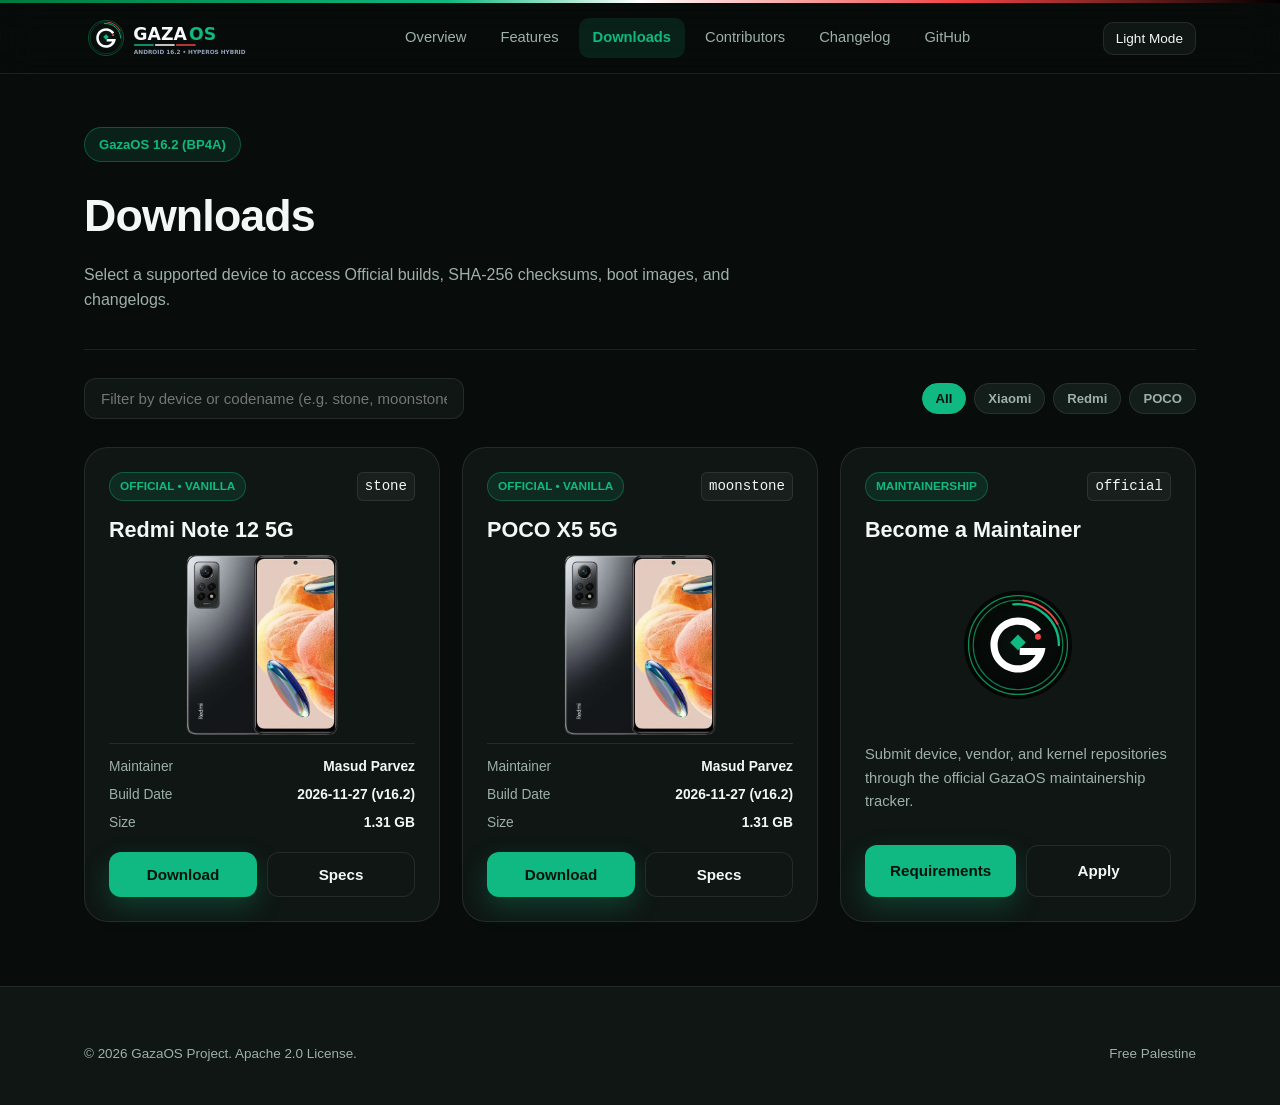
==== commit 16a174c4: "website: Standard LineageOS-inspired copy and SVG icons" ====
--- a/devices.html
+++ b/devices.html
@@ -3,8 +3,8 @@
 <head>
     <meta charset="UTF-8">
     <meta name="viewport" content="width=device-width, initial-scale=1.0">
-    <title>GazaOS Downloads — Official Builds</title>
-    <meta name="description" content="Download official GazaOS 16.2 Vanilla and HyperOS-Hybrid builds, boot images, SHA-256 checksums, and changelogs.">
+    <title>GazaOS Downloads</title>
+    <meta name="description" content="Official GazaOS 16.2 builds, boot images, SHA-256 checksums, and changelogs.">
     <link rel="icon" type="image/svg+xml" href="profile/gazaos-logo.svg">
     <link rel="stylesheet" href="assets/style.css">
 </head>
@@ -14,33 +14,33 @@
     <header class="site-header">
         <div class="container header-inner">
             <a href="./index.html" class="brand-lockup" aria-label="GazaOS Home">
-                <img src="profile/gazaos-org-logo.svg" alt="GazaOS Organization Logo" class="org-logo-img">
+                <img src="profile/gazaos-org-logo.svg" alt="GazaOS" class="org-logo-img">
             </a>
 
             <nav class="nav-menu" aria-label="Primary">
                 <a href="./index.html">Overview</a>
-                <a href="./index.html#pillars">Features</a>
+                <a href="./index.html#features">Features</a>
                 <a href="./devices.html" class="active">Downloads</a>
                 <a href="./team.html">Contributors</a>
-                <a href="https://github.com/GazaOS/OTA/blob/16.2/changelogs/stone.txt" target="_blank" rel="noopener noreferrer">Changelog</a>
+                <a href="https://github.com/GazaOS/changelogs" target="_blank" rel="noopener noreferrer">Changelog</a>
                 <a href="https://github.com/GazaOS" target="_blank" rel="noopener noreferrer">GitHub</a>
             </nav>
 
             <div class="header-actions">
-                <button class="icon-btn" id="themeToggle" type="button" aria-label="Toggle color theme">☀️ Light</button>
+                <button class="icon-btn" id="themeToggle" type="button" aria-label="Toggle color theme">Theme</button>
             </div>
         </div>
     </header>
 
     <main class="container">
         <section class="page-banner">
-            <div class="eyebrow-pill">Official OTA Portal &bull; 16.2 (Baklava)</div>
-            <h1>Download GazaOS</h1>
-            <p>Select your device codename below to access signed Official builds, SHA-256 checksums, fastboot recovery boot images, and source changelogs.</p>
+            <div class="eyebrow-pill">GazaOS 16.2 (BP4A)</div>
+            <h1>Downloads</h1>
+            <p>Select a supported device to access Official builds, SHA-256 checksums, boot images, and changelogs.</p>
         </section>
 
         <div class="filter-toolbar">
-            <input type="text" id="searchInput" class="search-input" placeholder="Search by device or codename (e.g. stone, moonstone, sunstone)...">
+            <input type="text" id="searchInput" class="search-input" placeholder="Filter by device or codename (e.g. stone, moonstone)...">
             <div class="chip-bar" style="margin-bottom: 0;">
                 <button class="studio-chip active" type="button" data-filter="all">All</button>
                 <button class="studio-chip" type="button" data-filter="Xiaomi">Xiaomi</button>
@@ -50,7 +50,6 @@
         </div>
 
         <section class="device-grid" id="deviceGrid">
-            <!-- Redmi Note 12 5G (stone / sunstone) -->
             <article class="device-card" data-brand="Redmi Xiaomi" data-name="Redmi Note 12 5G" data-codename="stone sunstone">
                 <div>
                     <div class="device-top">
@@ -63,7 +62,7 @@
                     </div>
                     <div class="device-meta-table">
                         <div><span>Maintainer</span><strong>Masud Parvez</strong></div>
-                        <div><span>Latest Build</span><strong>2026-11-27 (v16.2)</strong></div>
+                        <div><span>Build Date</span><strong>2026-11-27 (v16.2)</strong></div>
                         <div><span>Size</span><strong>1.31 GB</strong></div>
                     </div>
                 </div>
@@ -72,8 +71,8 @@
                         data-ota="devices/stone/stone.json"
                         data-name="Redmi Note 12 5G"
                         data-codename="stone (sunstone)"
-                        data-maintainer="Masud Parvez (@Gtajisan)"
-                        data-version="16.2 OFFICIAL VANILLA (Baklava)"
+                        data-maintainer="Masud Parvez"
+                        data-version="16.2 OFFICIAL VANILLA"
                         data-builddate="2026-11-27"
                         data-size="1.31 GB"
                         data-md5="891a5a48b60b0b25ac370c04d3264e25"
@@ -85,17 +84,14 @@
                         data-changelog="https://github.com/GazaOS/OTA/blob/16.2/changelogs/stone.txt">Download</button>
                     <button class="btn btn-secondary btn-spec" type="button"
                         data-name="Redmi Note 12 5G (stone)"
-                        data-specs="Chipset: Qualcomm Snapdragon 4 Gen 1 (SM4375)
-RAM / Storage: 4/6/8 GB · 128/256 GB UFS 2.2
-Display: 6.67&quot; AMOLED · 120Hz · FHD+ (2400x1080)
-Battery: 5000 mAh · 33W Fast Charge
-UI: HyperOS Control Center QS + 1-Tap AOSP Look Lite
-Audio: Dolby Atmos + ViPER4Android FX
-Trees: Gtajisan/device_xiaomi_stone (16.2)">Specs</button>
+                        data-specs="Chipset: Snapdragon 4 Gen 1 (SM4375)
+Memory: 4/6/8 GB · 128/256 GB UFS 2.2
+Display: 6.67&quot; AMOLED · 120 Hz · 2400x1080
+Battery: 5000 mAh · 33W
+Device Tree: Gtajisan/device_xiaomi_stone (16.2)">Specs</button>
                 </div>
             </article>
 
-            <!-- POCO X5 5G (stone / moonstone) -->
             <article class="device-card" data-brand="Poco Xiaomi" data-name="POCO X5 5G" data-codename="stone moonstone">
                 <div>
                     <div class="device-top">
@@ -108,7 +104,7 @@
                     </div>
                     <div class="device-meta-table">
                         <div><span>Maintainer</span><strong>Masud Parvez</strong></div>
-                        <div><span>Latest Build</span><strong>2026-11-27 (v16.2)</strong></div>
+                        <div><span>Build Date</span><strong>2026-11-27 (v16.2)</strong></div>
                         <div><span>Size</span><strong>1.31 GB</strong></div>
                     </div>
                 </div>
@@ -117,8 +113,8 @@
                         data-ota="devices/stone/stone.json"
                         data-name="POCO X5 5G"
                         data-codename="stone (moonstone)"
-                        data-maintainer="Masud Parvez (@Gtajisan)"
-                        data-version="16.2 OFFICIAL VANILLA (Baklava)"
+                        data-maintainer="Masud Parvez"
+                        data-version="16.2 OFFICIAL VANILLA"
                         data-builddate="2026-11-27"
                         data-size="1.31 GB"
                         data-md5="891a5a48b60b0b25ac370c04d3264e25"
@@ -130,34 +126,31 @@
                         data-changelog="https://github.com/GazaOS/OTA/blob/16.2/changelogs/stone.txt">Download</button>
                     <button class="btn btn-secondary btn-spec" type="button"
                         data-name="POCO X5 5G (moonstone)"
-                        data-specs="Chipset: Qualcomm Snapdragon 695 5G (SM6375)
-RAM / Storage: 6/8 GB · 128/256 GB UFS 2.2
-Display: 6.67&quot; AMOLED · 120Hz · FHD+ (2400x1080)
-Battery: 5000 mAh · 33W Fast Charge
-UI: HyperOS Control Center QS + 1-Tap AOSP Look Lite
-Audio: Dolby Atmos + ViPER4Android FX
-Trees: Gtajisan/device_xiaomi_stone (16.2)">Specs</button>
+                        data-specs="Chipset: Snapdragon 695 5G (SM6375)
+Memory: 6/8 GB · 128/256 GB UFS 2.2
+Display: 6.67&quot; AMOLED · 120 Hz · 2400x1080
+Battery: 5000 mAh · 33W
+Device Tree: Gtajisan/device_xiaomi_stone (16.2)">Specs</button>
                 </div>
             </article>
 
-            <!-- Maintainer Card -->
             <article class="device-card" data-brand="all" data-name="Maintain a Device" data-codename="open">
                 <div>
                     <div class="device-top">
-                        <span class="badge-official">OPEN PROGRAM</span>
-                        <code>bringup</code>
-                    </div>
-                    <h2 style="margin-top: 12px; font-size: 1.35rem;">Maintain GazaOS</h2>
+                        <span class="badge-official">MAINTAINERSHIP</span>
+                        <code>official</code>
+                    </div>
+                    <h2 style="margin-top: 12px; font-size: 1.35rem;">Become a Maintainer</h2>
                     <div class="device-thumb">
-                        <img src="profile/gazaos-logo.svg" alt="GazaOS Emblem" style="width: 120px; height: 120px;">
+                        <img src="profile/gazaos-logo.svg" alt="GazaOS Emblem" style="width: 112px; height: 112px;">
                     </div>
                     <p style="color: var(--text-secondary); font-size: 0.92rem;">
-                        Port GazaOS 16.2 to your device cleanly using <code>gazaos.dependencies</code> and automated OTA metadata.
+                        Submit device, vendor, and kernel repositories through the official GazaOS maintainership tracker.
                     </p>
                 </div>
                 <div class="device-actions">
-                    <a href="https://github.com/GazaOS/.github/blob/main/CONTRIBUTING.md" target="_blank" rel="noopener noreferrer" class="btn btn-primary">Guide</a>
-                    <a href="https://github.com/GazaOS/.github/issues/new?template=device_maintainer.yml" target="_blank" rel="noopener noreferrer" class="btn btn-secondary">Apply</a>
+                    <a href="https://github.com/GazaOS/official" target="_blank" rel="noopener noreferrer" class="btn btn-primary">Requirements</a>
+                    <a href="https://github.com/GazaOS/official/issues/new/choose" target="_blank" rel="noopener noreferrer" class="btn btn-secondary">Apply</a>
                 </div>
             </article>
         </section>
@@ -166,8 +159,8 @@
     <div class="modal-overlay" id="modalOverlay" role="dialog" aria-modal="true" aria-labelledby="modalTitle">
         <div class="modal-box">
             <div class="modal-head">
-                <h2 id="modalTitle" style="font-size: 1.3rem;">Details</h2>
-                <button class="icon-btn" id="btnClose" type="button">✕ Close</button>
+                <h2 id="modalTitle" style="font-size: 1.25rem;">Details</h2>
+                <button class="icon-btn" id="btnClose" type="button">Close</button>
             </div>
             <div id="modalBody"></div>
         </div>
@@ -176,8 +169,8 @@
     <footer class="site-footer">
         <div class="container">
             <div class="footer-bottom" style="border-top: none; padding-top: 0;">
-                <span>&copy; 2026 GazaOS Organization. Licensed under Apache 2.0.</span>
-                <span>❤️ Free Palestine 🇵🇸</span>
+                <span>&copy; 2026 GazaOS Project. Apache 2.0 License.</span>
+                <span>Free Palestine</span>
             </div>
         </div>
     </footer>
@@ -188,7 +181,7 @@
         const savedTheme = localStorage.getItem('gazaos-theme') || 'dark';
         htmlEl.setAttribute('data-theme', savedTheme);
         function syncThemeLabel() {
-            themeBtn.textContent = htmlEl.getAttribute('data-theme') === 'light' ? '🌙 Dark' : '☀️ Light';
+            themeBtn.textContent = htmlEl.getAttribute('data-theme') === 'light' ? 'Dark Mode' : 'Light Mode';
         }
         syncThemeLabel();
         themeBtn.addEventListener('click', () => {
@@ -233,7 +226,7 @@
             otaCache.get(url).then(data => {
                 const e = data && Array.isArray(data.response) ? data.response[0] : null;
                 if (!e) return;
-                if (e.version) btn.setAttribute('data-version', `${e.version} ${e.buildtype || ''} ${e.edition || ''} (Baklava)`.trim());
+                if (e.version) btn.setAttribute('data-version', `${e.version} ${e.buildtype || ''} ${e.edition || ''}`.trim());
                 if (e.maintainer) btn.setAttribute('data-maintainer', e.maintainer);
                 if (e.download) btn.setAttribute('data-release', e.download);
                 if (e.changelog) btn.setAttribute('data-changelog', e.changelog);
@@ -287,15 +280,15 @@
                         <div><strong style="color:var(--text);">Maintainer:</strong> ${maintainer}</div>
                         <div><strong style="color:var(--text);">Build:</strong> GazaOS ${version}</div>
                         <div><strong style="color:var(--text);">Date / Size:</strong> ${date} &bull; ${size}</div>
-                        <div style="word-break:break-all;"><strong style="color:var(--text);">File:</strong> <code>${filename}</code></div>
+                        <div style="word-break:break-all;"><strong style="color:var(--text);">Package:</strong> <code>${filename}</code></div>
                         <div style="word-break:break-all; font-size:0.8rem;"><strong style="color:var(--text);">MD5:</strong> <code>${md5}</code></div>
                         <div style="word-break:break-all; font-size:0.8rem;"><strong style="color:var(--text);">SHA-256:</strong> <code>${sha256}</code></div>
                     </div>
                     <div class="modal-links">
-                        <a href="${release}" class="modal-link-row" target="_blank" rel="noopener noreferrer"><span>🚀 Direct ROM ZIP (GitHub Release)</span><span>⬇️</span></a>
-                        ${sha256file ? `<a href="${sha256file}" class="modal-link-row" target="_blank" rel="noopener noreferrer"><span>🔐 SHA-256 Checksum File</span><span>⬇️</span></a>` : ''}
-                        ${releasepage ? `<a href="${releasepage}" class="modal-link-row" target="_blank" rel="noopener noreferrer"><span>📦 Boot / Recovery Images &amp; Notes</span><span>↗</span></a>` : ''}
-                        ${changelog ? `<a href="${changelog}" class="modal-link-row" target="_blank" rel="noopener noreferrer"><span>📜 Device &amp; Source Changelog</span><span>↗</span></a>` : ''}
+                        <a href="${release}" class="modal-link-row" target="_blank" rel="noopener noreferrer"><span>ROM Package (.zip)</span><span>&rarr;</span></a>
+                        ${sha256file ? `<a href="${sha256file}" class="modal-link-row" target="_blank" rel="noopener noreferrer"><span>SHA-256 Checksum (.sha256sum)</span><span>&rarr;</span></a>` : ''}
+                        ${releasepage ? `<a href="${releasepage}" class="modal-link-row" target="_blank" rel="noopener noreferrer"><span>Boot Images (boot / vendor_boot / dtbo)</span><span>&rarr;</span></a>` : ''}
+                        ${changelog ? `<a href="${changelog}" class="modal-link-row" target="_blank" rel="noopener noreferrer"><span>Device Changelog</span><span>&rarr;</span></a>` : ''}
                     </div>`;
                 openModal(`Download ${name}`, html);
             });
